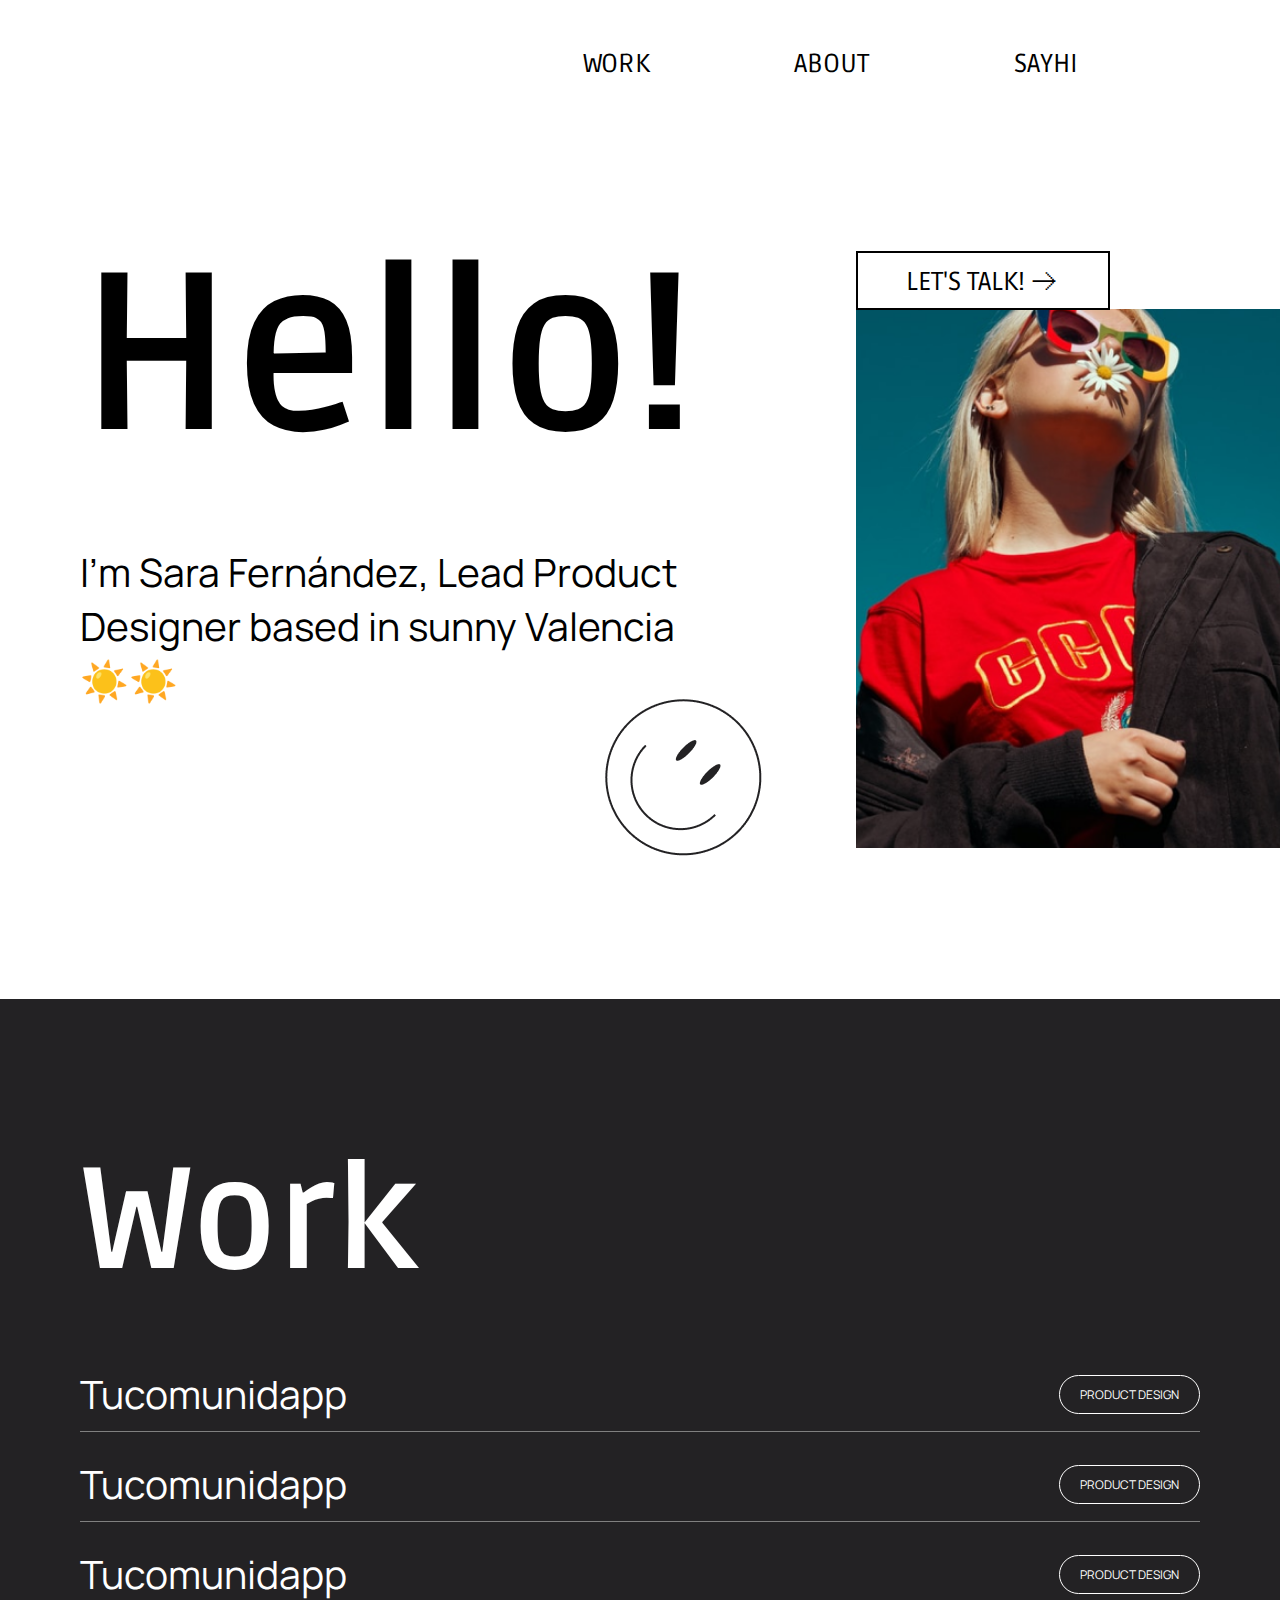
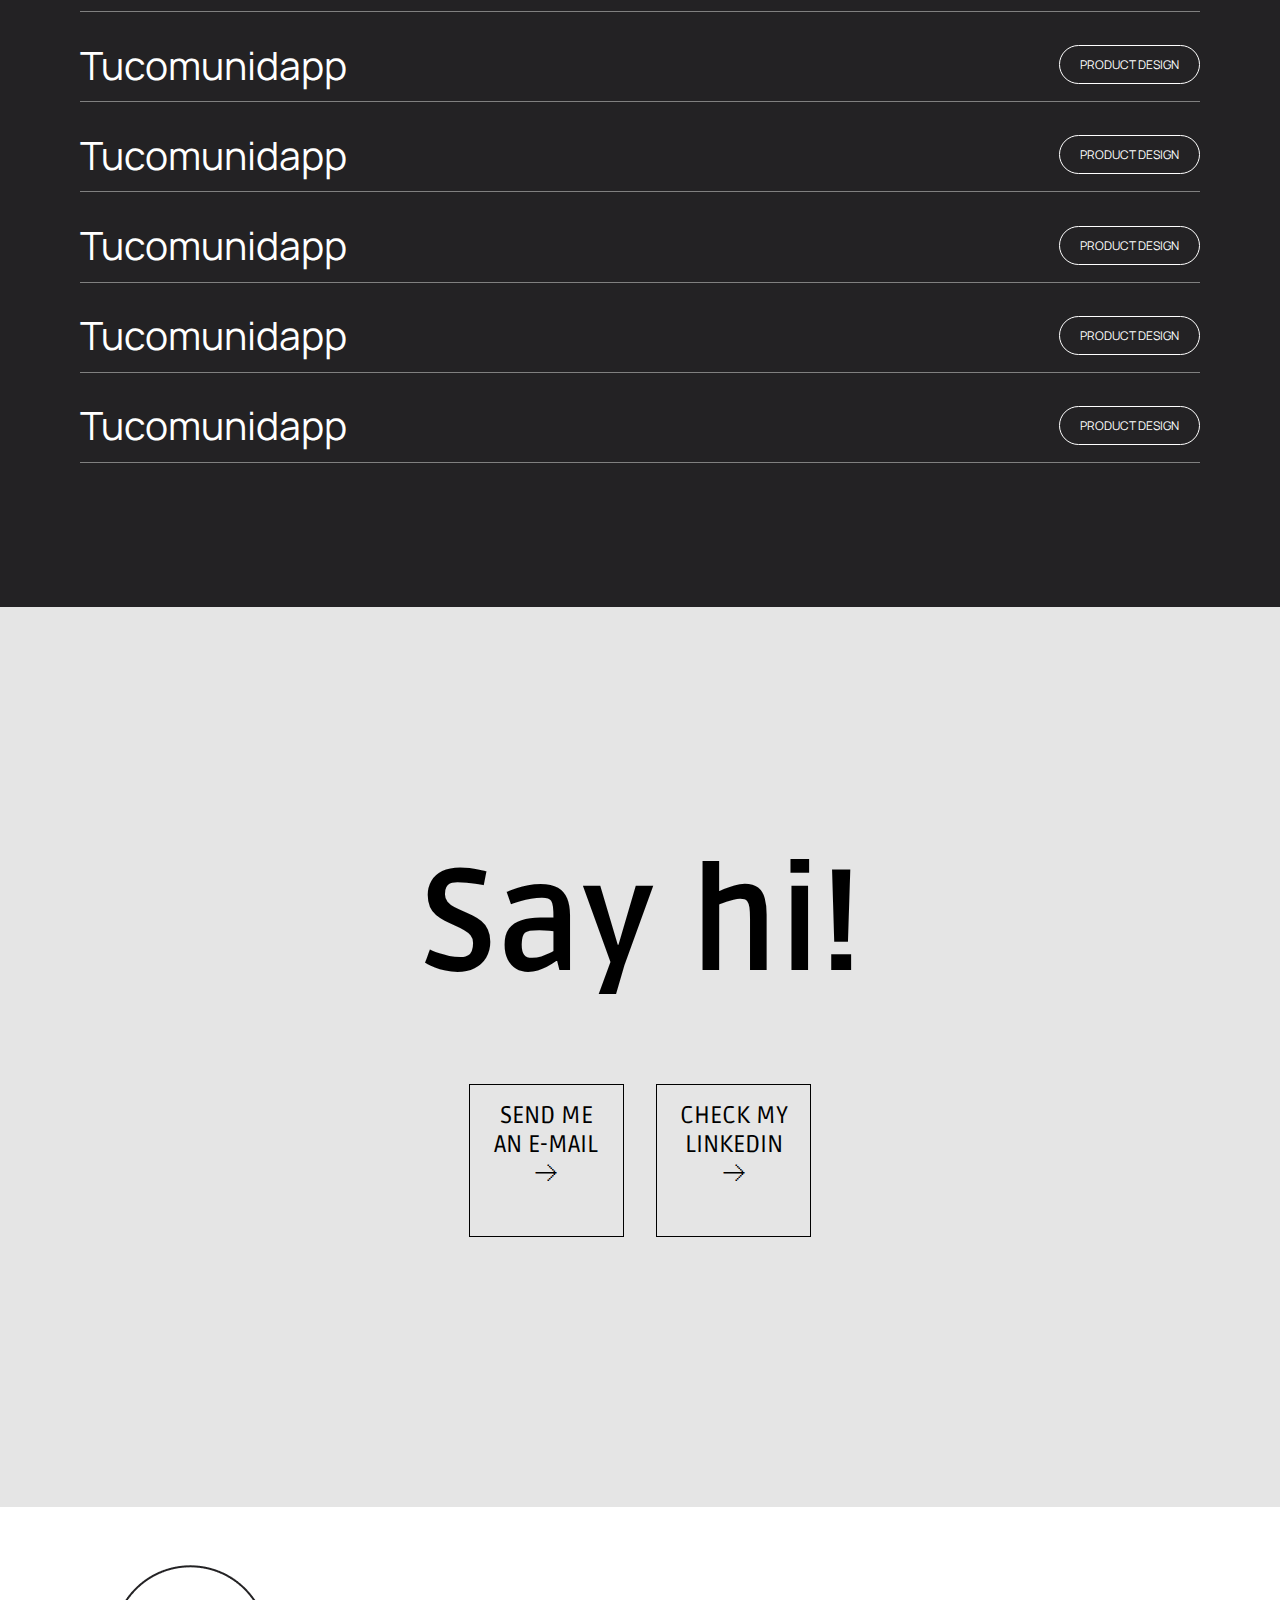
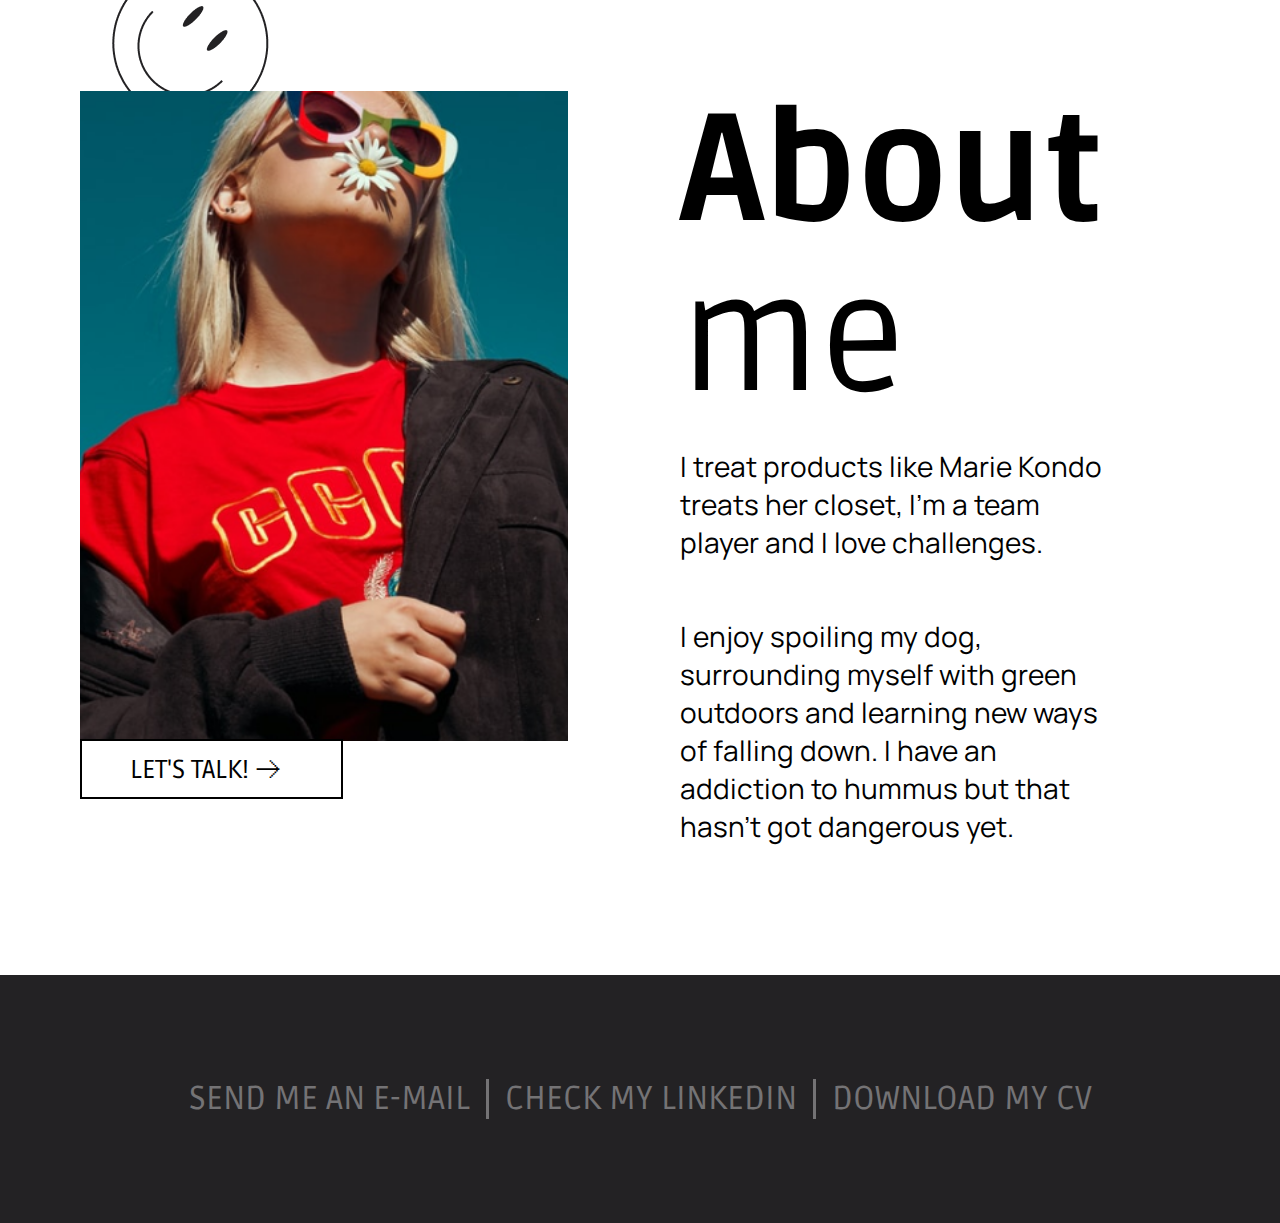
==== index.html @ c8f47efa "done" ====
<!DOCTYPE html>
<html lang="en">
  <head>
    <meta charset="UTF-8" />
    <meta http-equiv="X-UA-Compatible" content="IE=edge" />
    <meta name="viewport" content="width=device-width, initial-scale=1.0" />
    <title>Document</title>
    <link rel="stylesheet" href="./styles.css" />
    <!-- RUDA -->
    <link rel="preconnect" href="https://fonts.googleapis.com" />
    <link rel="preconnect" href="https://fonts.gstatic.com" crossorigin />
    <link
      href="https://fonts.googleapis.com/css2?family=Bakbak+One&family=Fruktur&family=Montserrat:wght@300;400&family=Poppins:ital,wght@0,200;0,300;0,400;1,300&family=Roboto:wght@300&family=Ruda:wght@700&family=VT323&display=swap"
      rel="stylesheet"
    />
    <link rel="preconnect" href="https://fonts.googleapis.com" />
    <link rel="preconnect" href="https://fonts.gstatic.com" crossorigin />
    <link rel="preconnect" href="https://fonts.googleapis.com" />
    <link rel="preconnect" href="https://fonts.gstatic.com" crossorigin />
    <link
      href="https://fonts.googleapis.com/css2?family=Bakbak+One&family=Fruktur&family=Manrope&family=Montserrat:wght@300;400&family=Poppins:ital,wght@0,200;0,300;0,400;1,300&family=Roboto:wght@300&family=Ruda:wght@400;800&family=VT323&display=swap"
      rel="stylesheet"
    />
  </head>
  <body>
    <nav>
      <ul>
        <li><a href="" class="nav-link">WORK</a></li>
        <li><a href="" class="nav-link">ABOUT</a></li>
        <li><a href="./pages/sayHi.html" class="nav-link">SAYHI</a></li>
      </ul>
    </nav>
    <header>
      <div class="content-main">
        <h2 class="title">Hello!</h2>
        <h3 class="subtitle">I’m Sara Fernández, Lead Product Designer based in sunny Valencia ☀️☀️</h3>
        <a href="./pages/sayHi.html" class="letsTalk-link toggleTalk">LET'S TALK! 🡢 </a>

        <img src="./images/Group 1.png" alt="" class="emoji-smile" />
      </div>

      <div class="photo-main">
        <a href="./pages/sayHi.html" class="letsTalk-link">LET'S TALK! 🡢 </a>
        <img src="./images/image-main.png" alt="" />
      </div>
    </header>
    <div class="work">
      <h2>Work</h2>
      <ul>
        <li>
          <a href="./pages/productV1.html" class="work-project tucomunidapp">Tucomunidapp</a
          ><a href="" class="work-type">PRODUCT DESIGN</a>
        </li>
        <li><a href="" class="work-project fine-and-rare">Tucomunidapp</a><a href="" class="work-type">PRODUCT DESIGN</a></li>
        <li><a href="" class="work-project bizum">Tucomunidapp</a><a href="" class="work-type">PRODUCT DESIGN</a></li>
        <li><a href="" class="work-project quiero-hotel">Tucomunidapp</a><a href="" class="work-type">PRODUCT DESIGN</a></li>
        <li><a href="" class="work-project ciento-cinco">Tucomunidapp</a><a href="" class="work-type">PRODUCT DESIGN</a></li>
        <li><a href="" class="work-project">Tucomunidapp</a><a href="" class="work-type">PRODUCT DESIGN</a></li>
        <li><a href="" class="work-project">Tucomunidapp</a><a href="" class="work-type">PRODUCT DESIGN</a></li>
        <li><a href="" class="work-project">Tucomunidapp</a><a href="" class="work-type">PRODUCT DESIGN</a></li>
      </ul>
    </div>
    <div class="sayHi">
      <div class="hi-content">
        <h2>Say hi!</h2>
        <div class="links-sayHi">
          <div class="link-hi">
            <a href="mailto:elcorreoquequieres@correo.com" class="sayhi-link">SEND ME AN E-MAIL <span>🡢</span> </a>
          </div>
          <div class="link-hi">
            <a href="https://www.linkedin.com/in/sarafernandezblasco/" class="sayhi-link">CHECK MY LINKEDIN <span>🡢</span></a>
          </div>
        </div>
      </div>
    </div>
    <div class="about">
      <div class="photo-about">
        <img src="./images/Group 1.png" alt="" class="emoji-smile" />
        <img src="./images/image-main.png" class="about-img" alt="" />
        <a href="./pages/sayHi.html" class="letsTalk-link">LET'S TALK! 🡢 </a>
      </div>
      <div class="about-content">
        <strong>About</strong> <br />
        <span>me</span>

        <div class="paragraphs">
          <p>I treat products like Marie Kondo treats her closet, I’m a team player and I love challenges.</p>
          <p>
            I enjoy spoiling my dog, surrounding myself with green outdoors and learning new ways of falling down. I have an
            addiction to hummus but that hasn’t got dangerous yet.
          </p>
        </div>
        <a href="./pages/sayHi.html" class="letsTalk-link toggleTalk">LET'S TALK! 🡢 </a>
      </div>
    </div>
    <footer>
      <div class="footer-content">
        <ul>
          <li><a href="#">SEND ME AN E-MAIL</a></li>
          <li class="list-border"><a href="#">CHECK MY LINKEDIN</a></li>
          <li><a href="#">DOWNLOAD MY CV</a></li>
        </ul>
      </div>
    </footer>
  </body>
</html>
---- styles.css ----
html {
  min-width: fit-content;
}
body {
  min-width: fit-content;
  overflow-x: hidden;
  margin: 0;
}
nav {
  width: 100%;
  display: flex;
  justify-content: flex-end;
  margin-bottom: 1rem;
  padding: 2rem 0;
}
nav ul {
  width: 50%;
  display: flex;
  justify-content: space-around;
  align-items: center;
  list-style: none;
  margin-right: 8rem;
}
.nav-link {
  text-decoration: none;
  color: black;
  font-size: 26px;

  font-family: Ruda;
  padding: 0.6rem 3rem;
  position: relative;
  padding-right: 3.2rem;
  padding-top: 0.8rem;
  line-height: 33px;
}
.nav-link:after {
  content: "🡢";
  position: absolute;
  top: 23%;
  max-width: 0%;
  transition: transform 200ms ease-in;
  opacity: 0;
  transform: translate(-10px, 0);
}
.nav-link:hover:after {
  opacity: 1;
  transform: translate(8px, 0);
  z-index: -1;
}
.nav-link {
  border-width: 2px;
  border-style: solid;
  border-color: transparent;
  transition: border-color 600ms linear;
  z-index: 1;
}
.nav-link:hover {
  border-color: black;
}
header {
  width: 100%;
  height: 70vh;
  display: flex;
  align-items: center;
  margin-bottom: 14rem;
}

header .content-main {
  display: flex;
  flex-direction: column;
  align-items: flex-start;
  margin-top: 47px;
  margin-left: 80px;
  padding-left: 0;
  position: relative;
}

header .title {
  font-family: Ruda;
  font-size: 14rem;
  margin: 0;
  margin-bottom: 50px;
}
header .subtitle {
  margin-top: 0;
  font-size: 39px;
  font-family: "Manrope";
  font-weight: 400;
  max-width: 628px;
}
.toggleTalk {
  display: none;
}
.emoji-smile {
  position: absolute;
  top: 85%;
  left: 80%;
  -webkit-animation: rotating 3s linear infinite;
  -moz-animation: rotating 3s linear infinite;
  -ms-animation: rotating 3s linear infinite;
  -o-animation: rotating 3s linear infinite;
  animation: rotating 3s linear infinite;
}
@keyframes rotating {
  from {
    -ms-transform: rotate(0deg);
    -moz-transform: rotate(0deg);
    -webkit-transform: rotate(0deg);
    -o-transform: rotate(0deg);
    transform: rotate(0deg);
  }
  to {
    -ms-transform: rotate(360deg);
    -moz-transform: rotate(360deg);
    -webkit-transform: rotate(360deg);
    -o-transform: rotate(360deg);
    transform: rotate(360deg);
  }
}
header .photo-main {
  width: 50%;
  padding-left: 10rem;
  padding-right: 0;
  margin-right: 0;
  margin-top: 198px;
}
.photo-main img {
  height: 539px;
  width: 100%;
  margin-top: 10px;
  object-fit: cover;
  object-position: top;
}
.letsTalk-link {
  text-decoration: none;
  color: black;
  font-size: 26px;
  font-family: Ruda;
  padding: 0.6rem 3rem;
  position: relative;
  padding-right: 3.2rem;
  padding-top: 0.8rem;
  line-height: 33px;
  border-width: 2px;
  border-style: solid;
  border-color: black;
  transition: all 1s ease;
  z-index: 99;
}
.link-hi a {
  transition: all 1s ease;
}
.sayhi-link:hover {
  color: white;
}
.sayhi-link:after {
  content: "";
  background-color: black;
  position: absolute;
  width: 0;
  height: 100%;
  top: 0;
  left: 0;
  transition: width 1s ease;
  z-index: -1;
}
.sayhi-link:hover:after {
  width: 100%;
}

.letsTalk-link:hover {
  color: white;
}
.letsTalk-link:before {
  content: "";
  background-color: black;
  position: absolute;
  width: 0;
  height: 100%;
  top: 0;
  left: 0;
  transition: width 1s ease;
  z-index: -1;
}
.letsTalk-link:hover::before {
  width: 100%;
}
/* WORK */

.work {
  width: 100%;
  background-color: #232224;
  padding: 1rem 0;
  margin-top: 12rem;
  padding-bottom: 8rem;
}
.work h2 {
  font-family: Ruda;
  font-size: 9rem;
  padding: 0 5rem;
  margin-bottom: 3rem;
  color: white;
}
.work ul {
  list-style-type: none;
  padding-inline-start: 0;
  padding: 0 5rem;
}
.work ul li {
  display: flex;
  justify-content: space-between;
  align-items: center;
  margin: 1rem 0;
  border-bottom: 1px solid grey;
  padding: 0.6rem 0;
}
.work a {
  color: white;
  text-decoration: none;
  font-family: Manrope;
}
.work .work-project {
  font-size: 39px;
}
.work .work-type {
  font-size: 12px;
  border: 1px solid;
  border-radius: 40px;
  padding: 10px 20px;
}

/* SAY HI */

.sayHi {
  height: 100vh;
  display: flex;
  background-color: #e5e5e5;
  justify-content: center;
  align-items: center;
  flex-direction: column;
}
.hi-content {
  text-align: center;
  margin-top: -10rem;
}
.sayHi h2 {
  font-family: Ruda;
  font-size: 9rem;
  padding: 0 5rem;
  margin-bottom: 4.5rem;
  color: black;
}
.sayHi .links a {
  margin: 0 12px;
}
.links-sayHi {
  display: flex;
  justify-content: center;
  align-items: center;
}
.link-hi {
  padding: 1rem;
  padding-bottom: 3rem;
  border: 1px solid;
  border-color: black;
  width: 20%;
  margin: 0 1rem;
  position: relative;
  transition: all 1s ease;
  z-index: 99;
}
/* .link-hi:after {
  content: "🡢";
  position: absolute;
  top: 60%;
  left: 45%;
  transform: scale(1.5);
} */
.sayHi a {
  font-family: Ruda;
  font-size: 1.5rem;
  text-decoration: none;
  color: black;
}

/* ABOUT */

.about {
  height: 100vh;
  display: flex;
  justify-content: center;
  align-items: center;
  padding-top: 3rem;
}
.about div {
  width: 50%;
  display: flex;

  flex-direction: column;
}
.about .photo-about {
  margin-left: 80px;
  position: relative;
}
.about .about-img {
  height: 650px;
  width: 100%;
  /* object-position: top; */
  margin-top: 5rem;
  object-fit: cover;
}
.about .about-content h2 {
  line-height: 1;
  font-family: Ruda;
  font-weight: 600;
  font-size: 152px;
  margin: 0;
}
.about strong {
  font-weight: 800;
  line-height: 1;
  font-family: Ruda;
  font-size: 152px;
  margin: 0;
}
.about .about-content span {
  line-height: 1;
  font-family: Ruda;
  font-weight: 400;
  font-size: 152px;
  margin: 0;
}
.about-content {
  height: 616px;
  padding: 7rem;
}
.paragraphs {
  font-family: Manrope;
  font-size: 28px;
  width: 90% !important;
}
.photo-about .letsTalk-link {
  width: 160px !important;
  font-size: 26px;
  margin-top: -2px;
}

.photo-about .emoji-smile {
  position: absolute;
  top: 0;
  left: 0;
  z-index: -1;
  top: -10%;
}
footer {
  width: 100%;
  height: 248px;
  display: flex;
  justify-content: space-evenly;
  align-items: center;
  color: #747375;
  background-color: #232224;
  margin-top: 120px;
}
footer .footer-content ul {
  list-style: none;
  display: flex;
  justify-content: space-around;
  width: 100%;
  margin: 0 auto;
  font-family: Ruda;
  font-size: 33px;
  text-align: center;
  padding-inline-start: 0;
}

footer ul a {
  padding: 0 1rem;
  color: #747375;
  text-decoration: none;
  text-align: center;
}

footer .list-border {
  border-right: 3px solid #747375;
  border-left: 3px solid #747375;
}

/* WORK HOVER EFFECTS */
/* 1 */
.tucomunidapp {
  position: relative;
}
.tucomunidapp:after {
  content: url("./images/image-main.png");
  width: 300px;
  height: 500px;
  z-index: 99;
  position: absolute;
  top: -230px;
  left: 220%;
  display: none;
  overflow: hidden;
}
.tucomunidapp:hover:after {
  display: block;
}
/* 2 */
.fine-and-rare {
  position: relative;
}
.fine-and-rare:after {
  content: url("./images/image-main.png");
  width: 300px;
  height: 500px;
  z-index: 99;
  position: absolute;
  top: -230px;
  left: 220%;
  display: none;
  overflow: hidden;
}
.fine-and-rare:hover:after {
  display: block;
}
/* 3 */
.bizum {
  position: relative;
}
.bizum:after {
  content: url("./images/image-main.png");
  width: 300px;
  height: 500px;
  z-index: 99;
  position: absolute;
  top: -230px;
  left: 220%;
  display: none;
  overflow: hidden;
}
.bizum:hover:after {
  display: block;
}
/* 4*/
.quiero-hotel {
  position: relative;
}
.quiero-hotel:after {
  content: url("./images/image-main.png");
  width: 300px;
  height: 500px;
  z-index: 99;
  position: absolute;
  top: -230px;
  left: 220%;
  display: none;
  overflow: hidden;
}
.quiero-hotel:hover:after {
  display: block;
}
/* 5 */
.ciento-cinco {
  position: relative;
}
.ciento-cinco:after {
  content: url("./images/image-main.png");
  width: 300px;
  height: 500px;
  z-index: 99;
  position: absolute;
  top: -230px;
  left: 220%;
  display: none;
  overflow: hidden;
}
.ciento-cinco:hover:after {
  display: block;
}

/* MEDIA QUERYS */
@media (max-width: 1250px) {
  body {
    overflow-x: hidden;
  }

  .photo-main {
    display: none;
  }
  .content-main {
    width: 100%;
  }
  .emoji-smile {
    left: 60%;
  }
  .content-main {
    margin-left: 40px !important;
  }
  .content-main .title {
    font-weight: 800;
    font-size: 16rem;
    margin-left: 0 !important;
  }
  nav ul {
    width: 100%;
    margin: 0 auto;
    font-size: 4rem;
    align-items: flex-start;
  }
  nav {
    background-image: url("./images/image-main.png");
    background-repeat: no-repeat;
    background-size: cover;
    height: 280px;
  }
  nav ul li a {
    color: white !important;
  }
  .work h2 {
    font-size: 12rem;
  }
  .work ul li .work-project {
    font-size: 40px !important;
    padding: 2rem 0;
  }
  .work ul li .work-type {
    font-size: 20px !important;
  }
  .links-sayHi {
    flex-direction: column;
  }
  .link-hi {
    margin: 1rem 0;
    width: 100%;
    padding-top: 3rem;
    border: 5px solid black;
  }
  .link-hi a {
    font-size: 48px !important ;
    font-weight: 600;
  }
  .about {
    display: block;
    height: auto;
  }
  .about .letsTalk-link {
    display: none;
  }
  .about .photo-about {
    width: 100%;
    margin-left: 0;
  }

  .about div {
    width: 100%;
  }
  .about-content {
    padding: 0 0 0 1rem;
  }
  .about-content {
    padding-top: 5rem;
    text-align: justify;
    font-weight: 500;
    font-size: 40px;
  }
  .about-content :nth-child(even) {
    margin-top: -20px;
  }
  .about-content br {
    display: none;
  }
  footer {
    height: 324px;
    padding: 5rem 0;
    margin-top: 160px;
  }
  .footer-content {
    height: 100%;
    display: flex;
    justify-content: center;
    align-items: space-around;
    padding: 2rem 0;
    width: 80%;
    margin: 0 auto;
  }
  footer .footer-content ul {
    flex-direction: column;
    width: 100%;
  }
  footer .footer-content ul li {
    padding: 1.5rem 0;
  }
  footer .footer-content ul .list-border {
    border-top: 1px solid grey;
    border-bottom: 1px solid grey;

    border-right: none;
    border-left: none;
  }
  .toggleTalk {
    display: block !important;
    width: fit-content;
  }
}
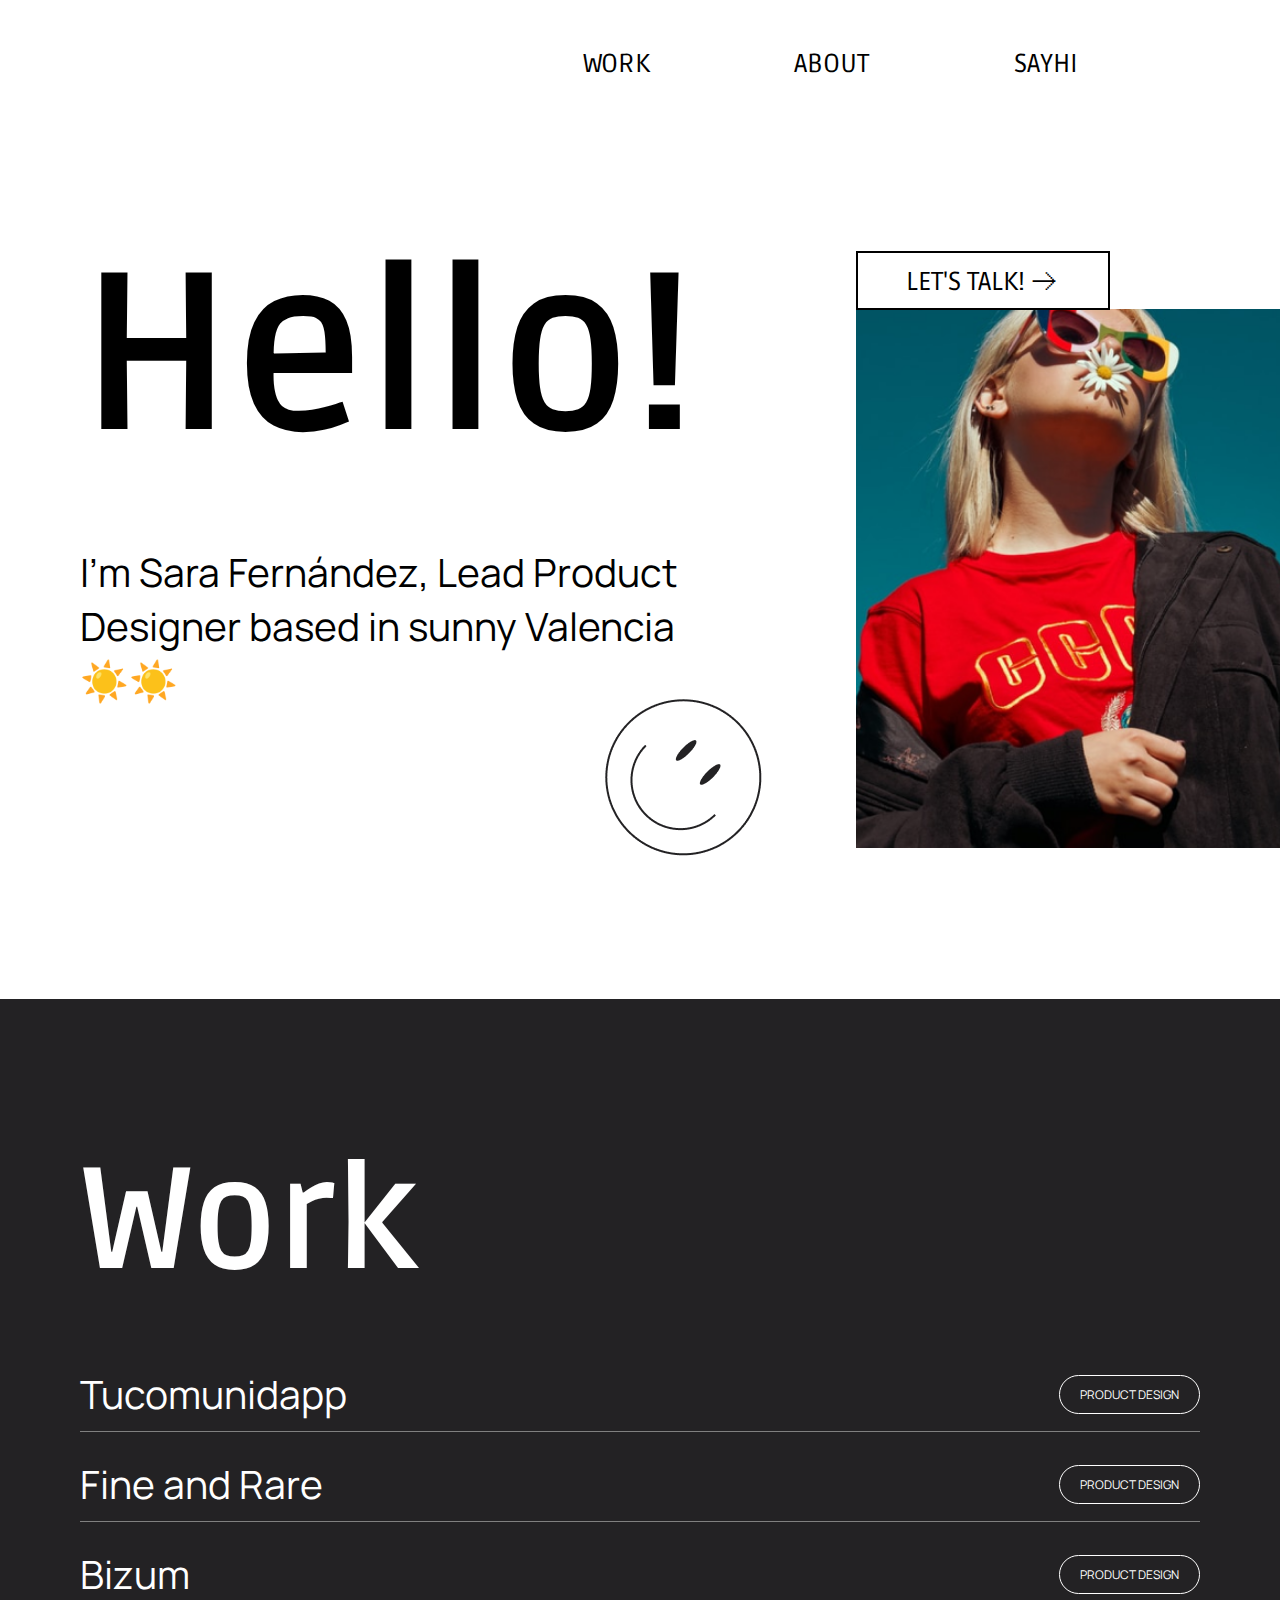
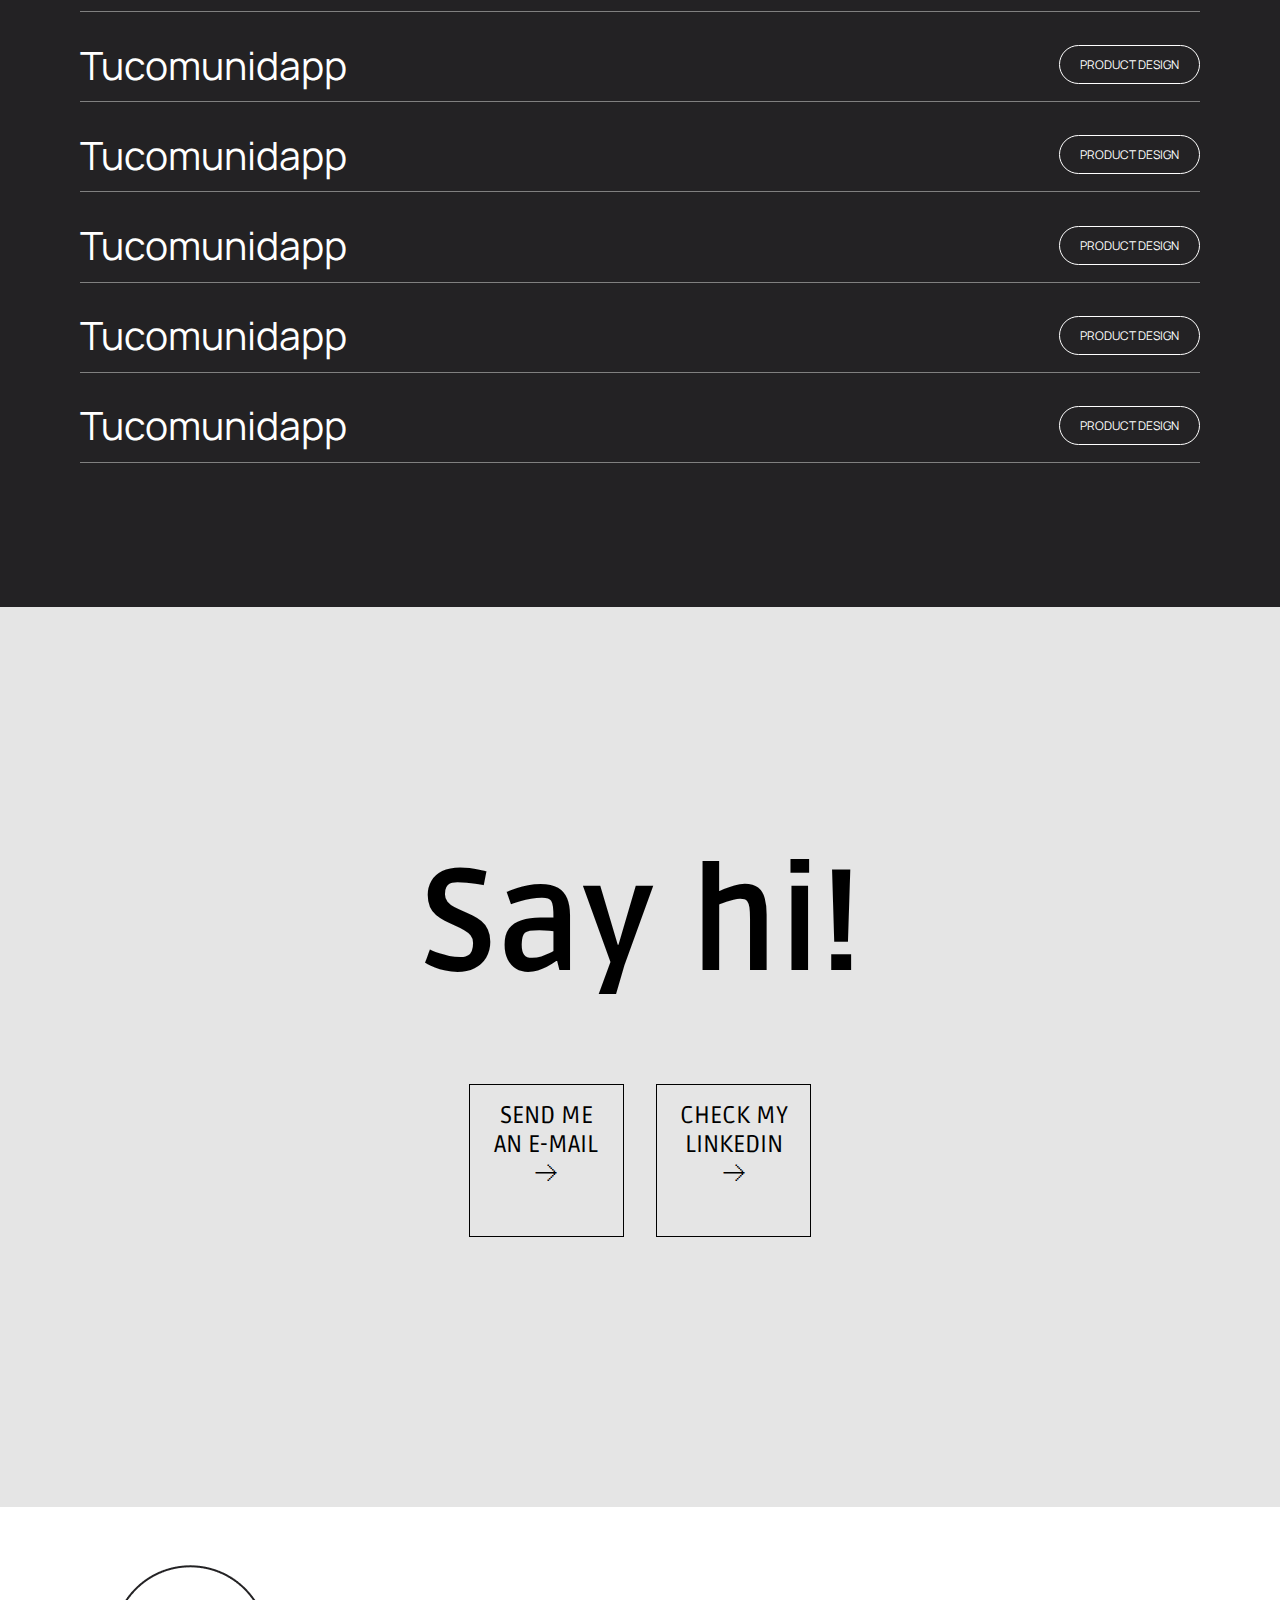
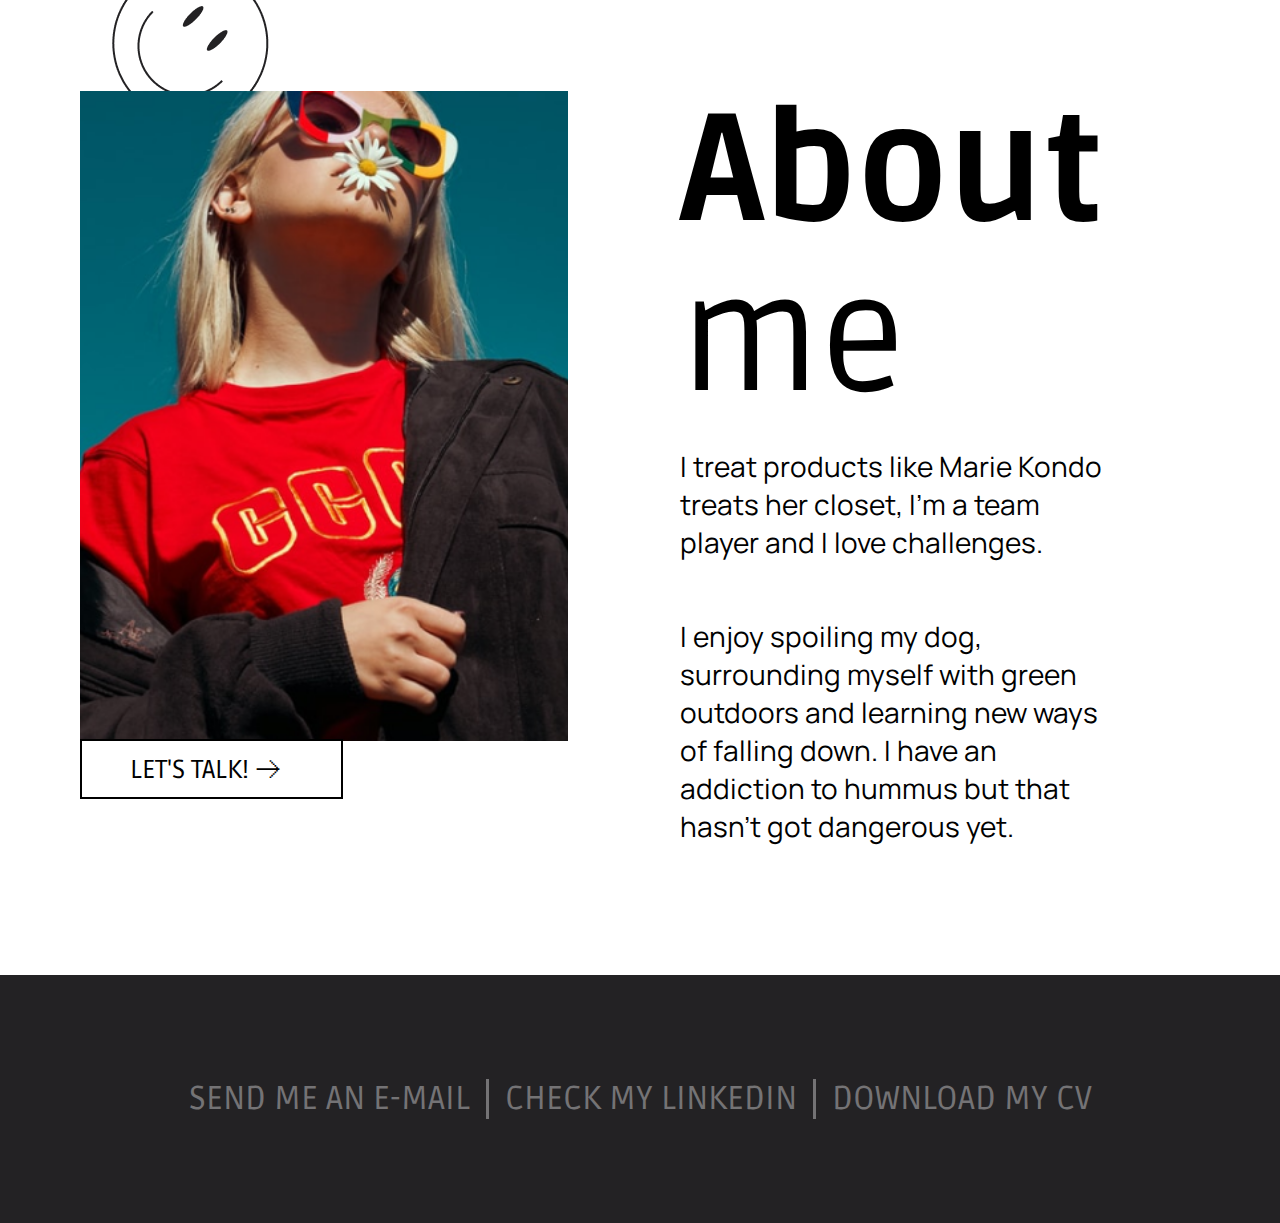
==== commit a3246f43: "Full" ====
--- a/index.html
+++ b/index.html
@@ -27,7 +27,7 @@
       <ul>
         <li><a href="" class="nav-link">WORK</a></li>
         <li><a href="" class="nav-link">ABOUT</a></li>
-        <li><a href="./pages/sayHi.html" class="nav-link">SAYHI</a></li>
+        <li><a href="./pages/sayHi.html" class="nav-link active">SAYHI</a></li>
       </ul>
     </nav>
     <header>
@@ -40,7 +40,7 @@
       </div>
 
       <div class="photo-main">
-        <a href="./pages/sayHi.html" class="letsTalk-link">LET'S TALK! 🡢 </a>
+        <a href="mailto:elcorreoquequieres@correo.com" class="letsTalk-link">LET'S TALK! 🡢 </a>
         <img src="./images/image-main.png" alt="" />
       </div>
     </header>
@@ -48,11 +48,14 @@
       <h2>Work</h2>
       <ul>
         <li>
-          <a href="./pages/productV1.html" class="work-project tucomunidapp">Tucomunidapp</a
+          <a href="./pages/tucomunidapp.html" class="work-project tucomunidapp">Tucomunidapp</a
           ><a href="" class="work-type">PRODUCT DESIGN</a>
         </li>
-        <li><a href="" class="work-project fine-and-rare">Tucomunidapp</a><a href="" class="work-type">PRODUCT DESIGN</a></li>
-        <li><a href="" class="work-project bizum">Tucomunidapp</a><a href="" class="work-type">PRODUCT DESIGN</a></li>
+        <li>
+          <a href="./pages/fineandrare.html" class="work-project fine-and-rare">Fine and Rare</a
+          ><a href="" class="work-type">PRODUCT DESIGN</a>
+        </li>
+        <li><a href="./pages/bizum.html" class="work-project bizum">Bizum</a><a href="" class="work-type">PRODUCT DESIGN</a></li>
         <li><a href="" class="work-project quiero-hotel">Tucomunidapp</a><a href="" class="work-type">PRODUCT DESIGN</a></li>
         <li><a href="" class="work-project ciento-cinco">Tucomunidapp</a><a href="" class="work-type">PRODUCT DESIGN</a></li>
         <li><a href="" class="work-project">Tucomunidapp</a><a href="" class="work-type">PRODUCT DESIGN</a></li>
@@ -75,9 +78,9 @@
     </div>
     <div class="about">
       <div class="photo-about">
-        <img src="./images/Group 1.png" alt="" class="emoji-smile" />
+        <img src="./images/Group 1.png" alt="" class="emoji-smile final-none" />
         <img src="./images/image-main.png" class="about-img" alt="" />
-        <a href="./pages/sayHi.html" class="letsTalk-link">LET'S TALK! 🡢 </a>
+        <a href="mailto:elcorreoquequieres@correo.com" class="letsTalk-link">LET'S TALK! 🡢 </a>
       </div>
       <div class="about-content">
         <strong>About</strong> <br />
@@ -90,7 +93,8 @@
             addiction to hummus but that hasn’t got dangerous yet.
           </p>
         </div>
-        <a href="./pages/sayHi.html" class="letsTalk-link toggleTalk">LET'S TALK! 🡢 </a>
+        <a href="mailto:elcorreoquequieres@correo.com" class="letsTalk-link toggleTalk">LET'S TALK! 🡢 </a>
+        <img src="./images/Group 1.png" alt="" class="emoji-smile final-page" />
       </div>
     </div>
     <footer>
--- a/styles.css
+++ b/styles.css
@@ -344,6 +344,9 @@
   font-size: 26px;
   margin-top: -2px;
 }
+.final-page {
+  display: none !important;
+}
 
 .photo-about .emoji-smile {
   position: absolute;
@@ -392,15 +395,14 @@
   position: relative;
 }
 .tucomunidapp:after {
-  content: url("./images/image-main.png");
+  content: url("./images/tucomunidapp/mobile.png");
   width: 300px;
   height: 500px;
   z-index: 99;
   position: absolute;
   top: -230px;
-  left: 220%;
+  left: 290%;
   display: none;
-  overflow: hidden;
 }
 .tucomunidapp:hover:after {
   display: block;
@@ -418,7 +420,6 @@
   top: -230px;
   left: 220%;
   display: none;
-  overflow: hidden;
 }
 .fine-and-rare:hover:after {
   display: block;
@@ -436,7 +437,6 @@
   top: -230px;
   left: 220%;
   display: none;
-  overflow: hidden;
 }
 .bizum:hover:after {
   display: block;
@@ -454,7 +454,6 @@
   top: -230px;
   left: 220%;
   display: none;
-  overflow: hidden;
 }
 .quiero-hotel:hover:after {
   display: block;
@@ -472,7 +471,6 @@
   top: -230px;
   left: 220%;
   display: none;
-  overflow: hidden;
 }
 .ciento-cinco:hover:after {
   display: block;
@@ -562,12 +560,19 @@
     text-align: justify;
     font-weight: 500;
     font-size: 40px;
+    position: relative;
   }
   .about-content :nth-child(even) {
     margin-top: -20px;
   }
   .about-content br {
     display: none;
+  }
+  .final-page {
+    display: block !important;
+  }
+  .final-none {
+    display: none !important;
   }
   footer {
     height: 324px;
@@ -601,4 +606,8 @@
     display: block !important;
     width: fit-content;
   }
-}
+
+  .work-project:after {
+    opacity: 0;
+  }
+}
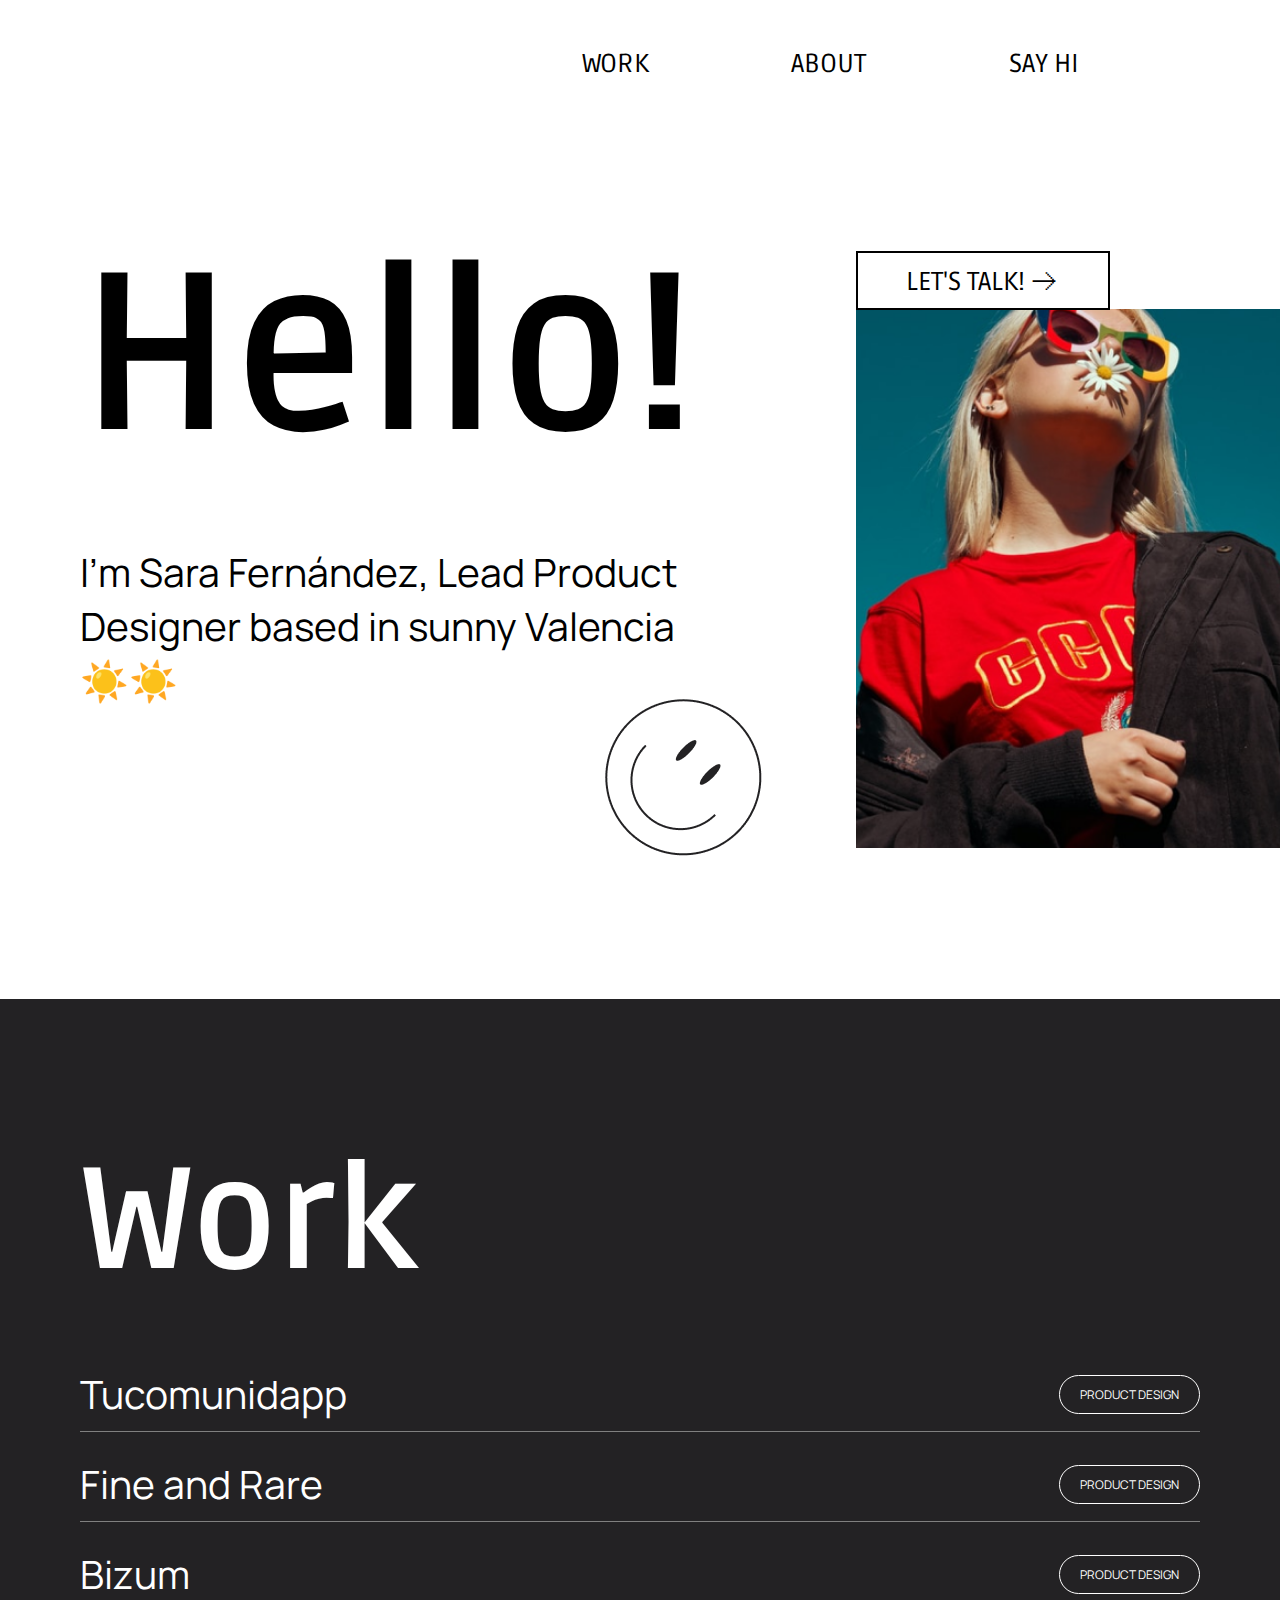
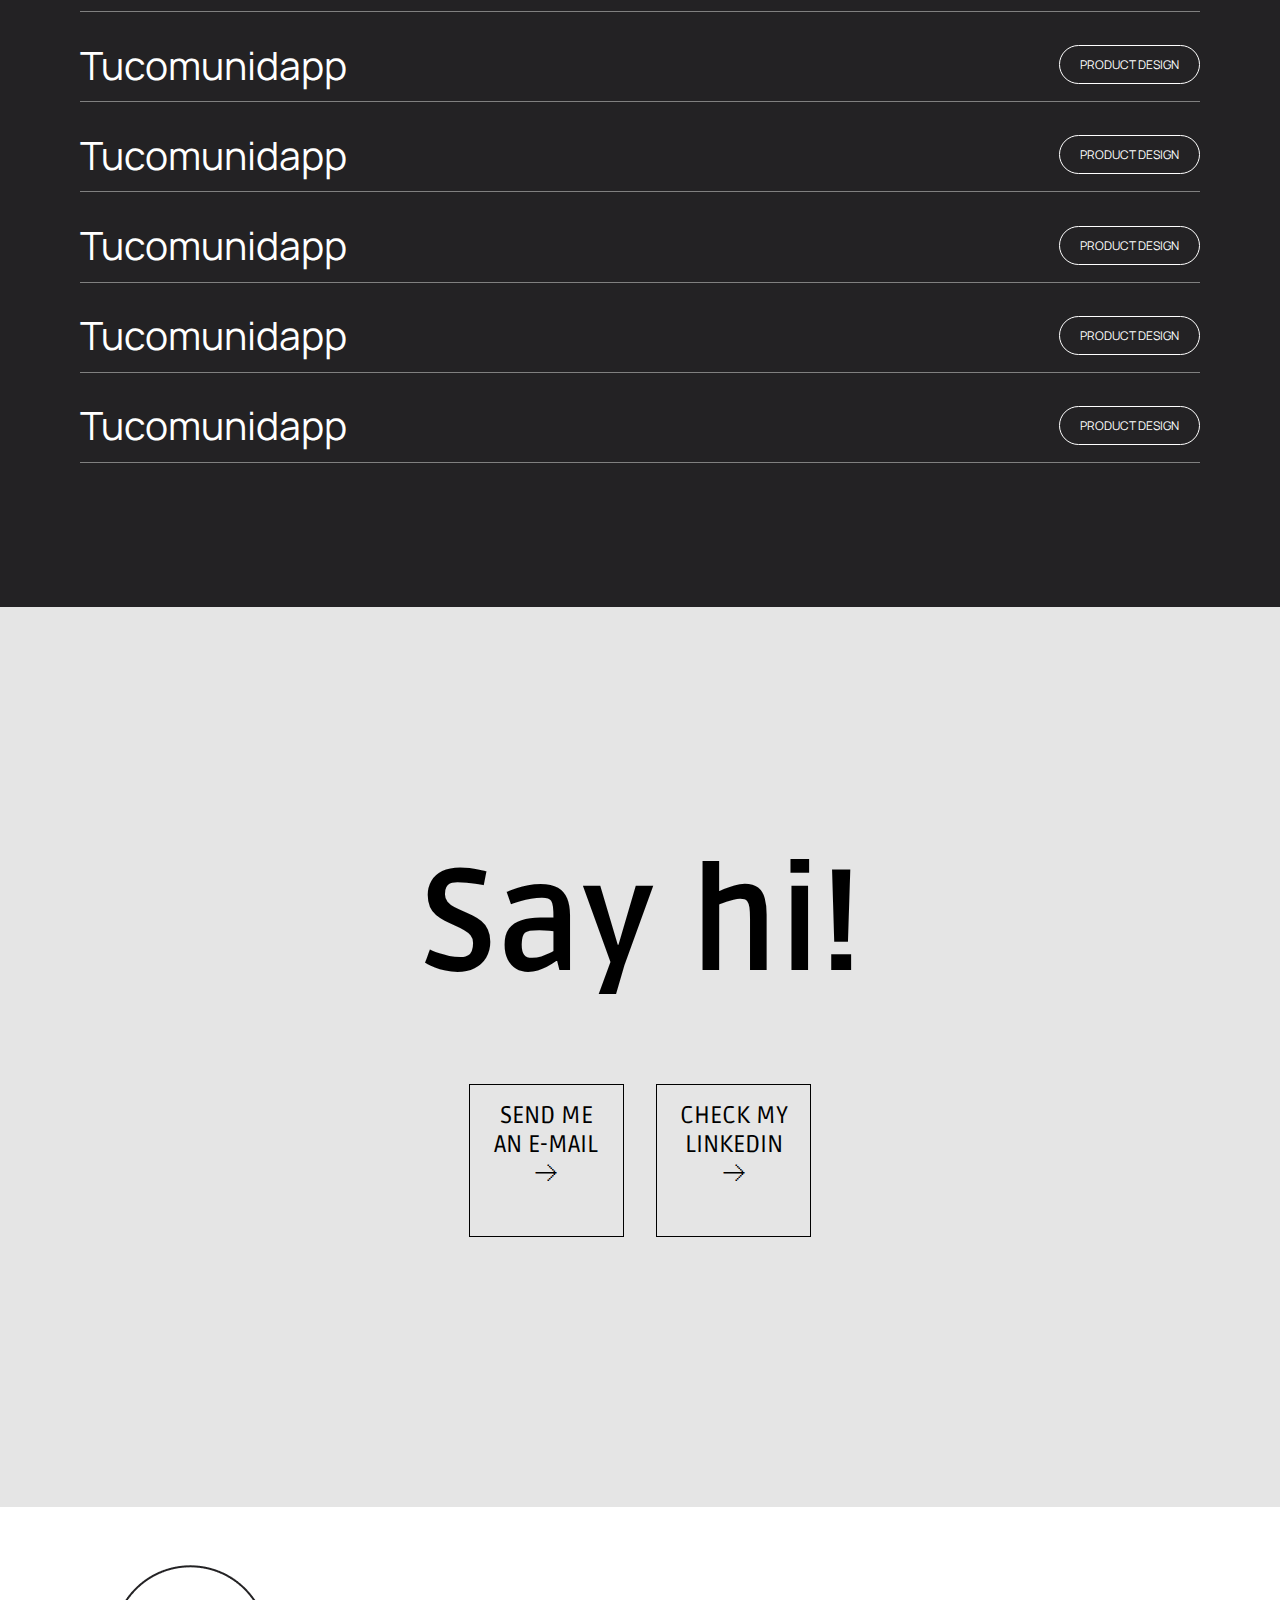
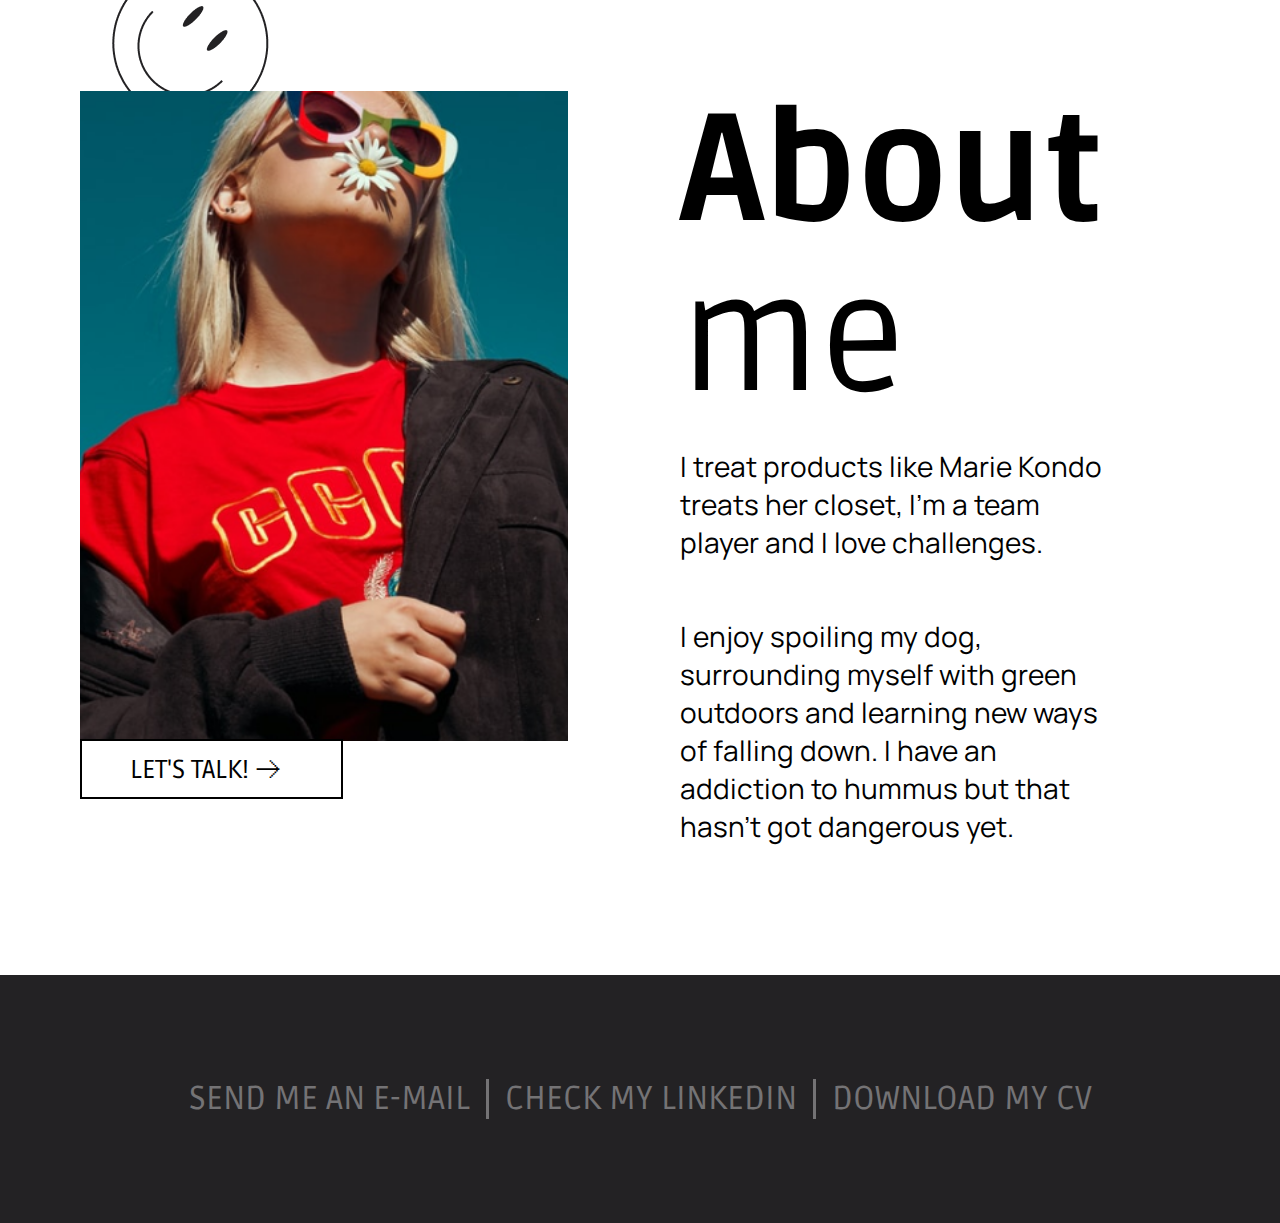
==== commit f6679830: "done" ====
--- a/index.html
+++ b/index.html
@@ -27,7 +27,7 @@
       <ul>
         <li><a href="" class="nav-link">WORK</a></li>
         <li><a href="" class="nav-link">ABOUT</a></li>
-        <li><a href="./pages/sayHi.html" class="nav-link active">SAYHI</a></li>
+        <li><a href="./pages/sayHi.html" class="nav-link active">SAY HI</a></li>
       </ul>
     </nav>
     <header>
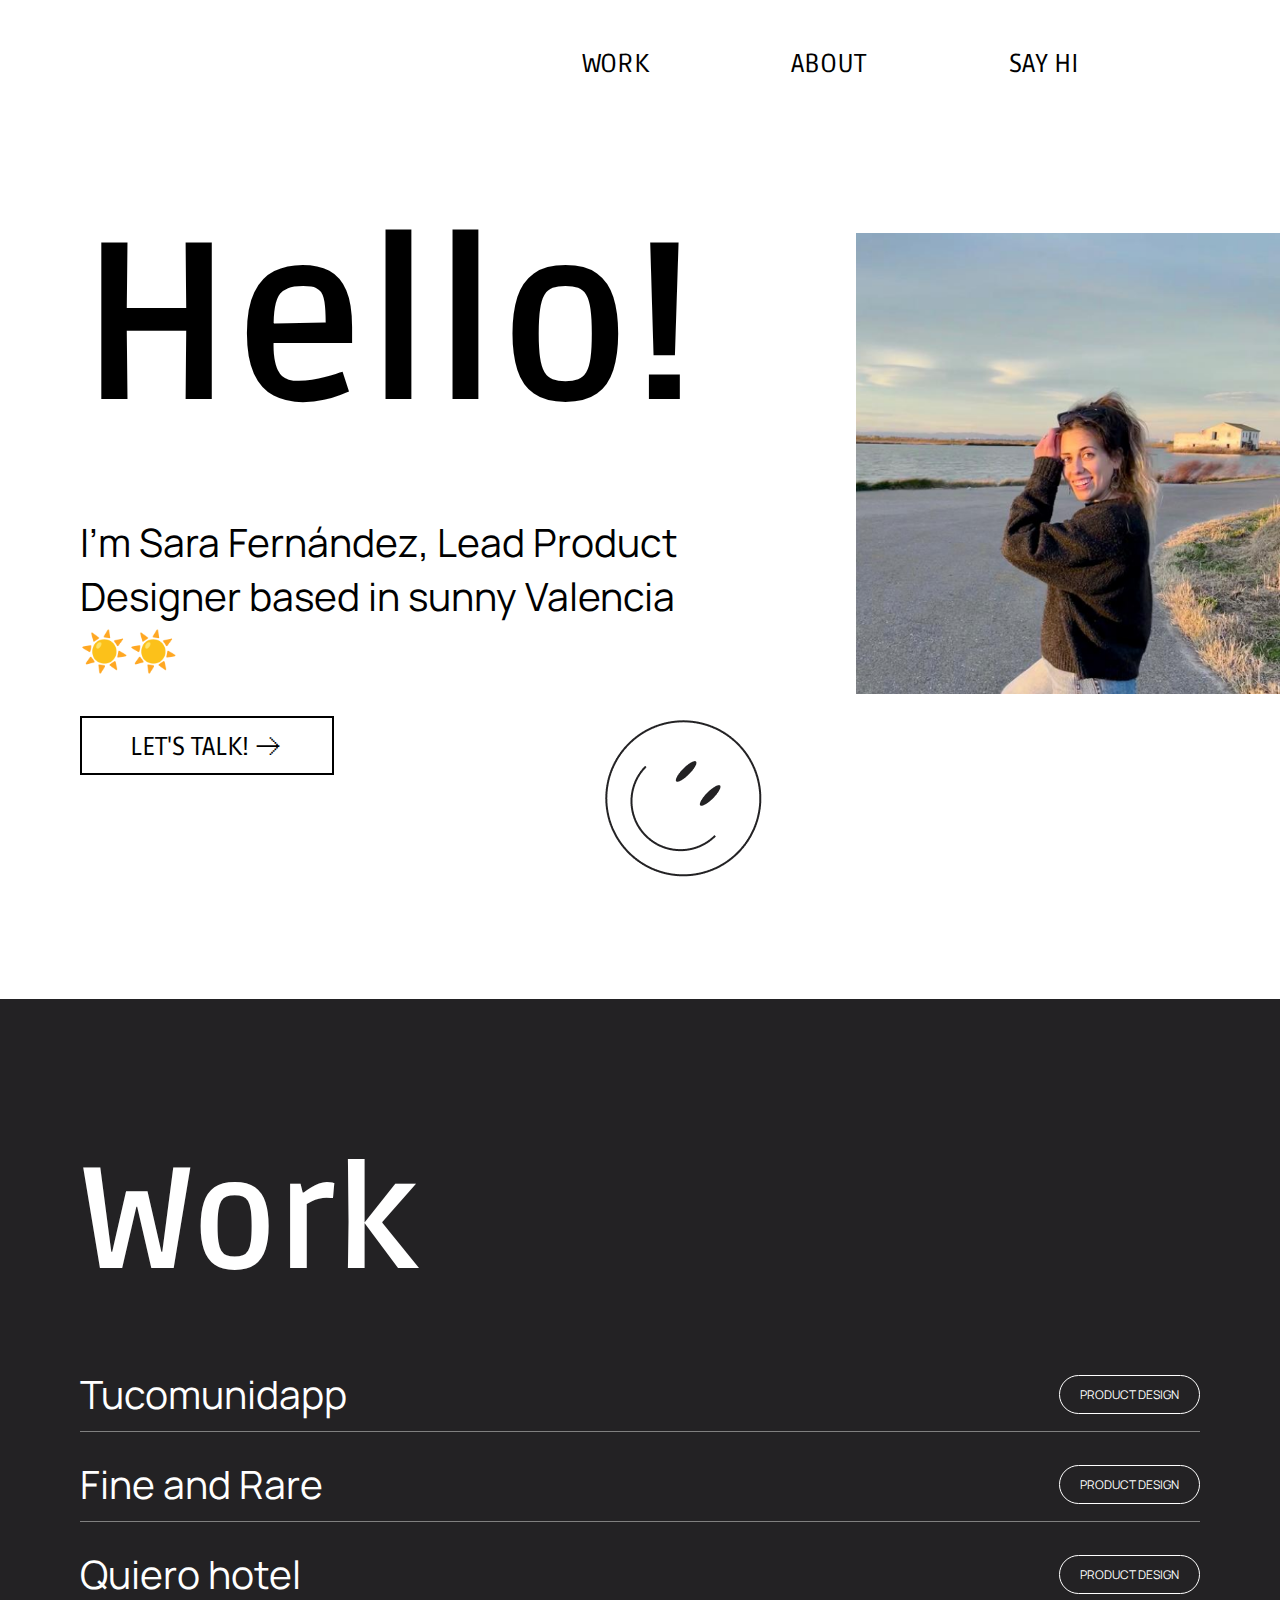
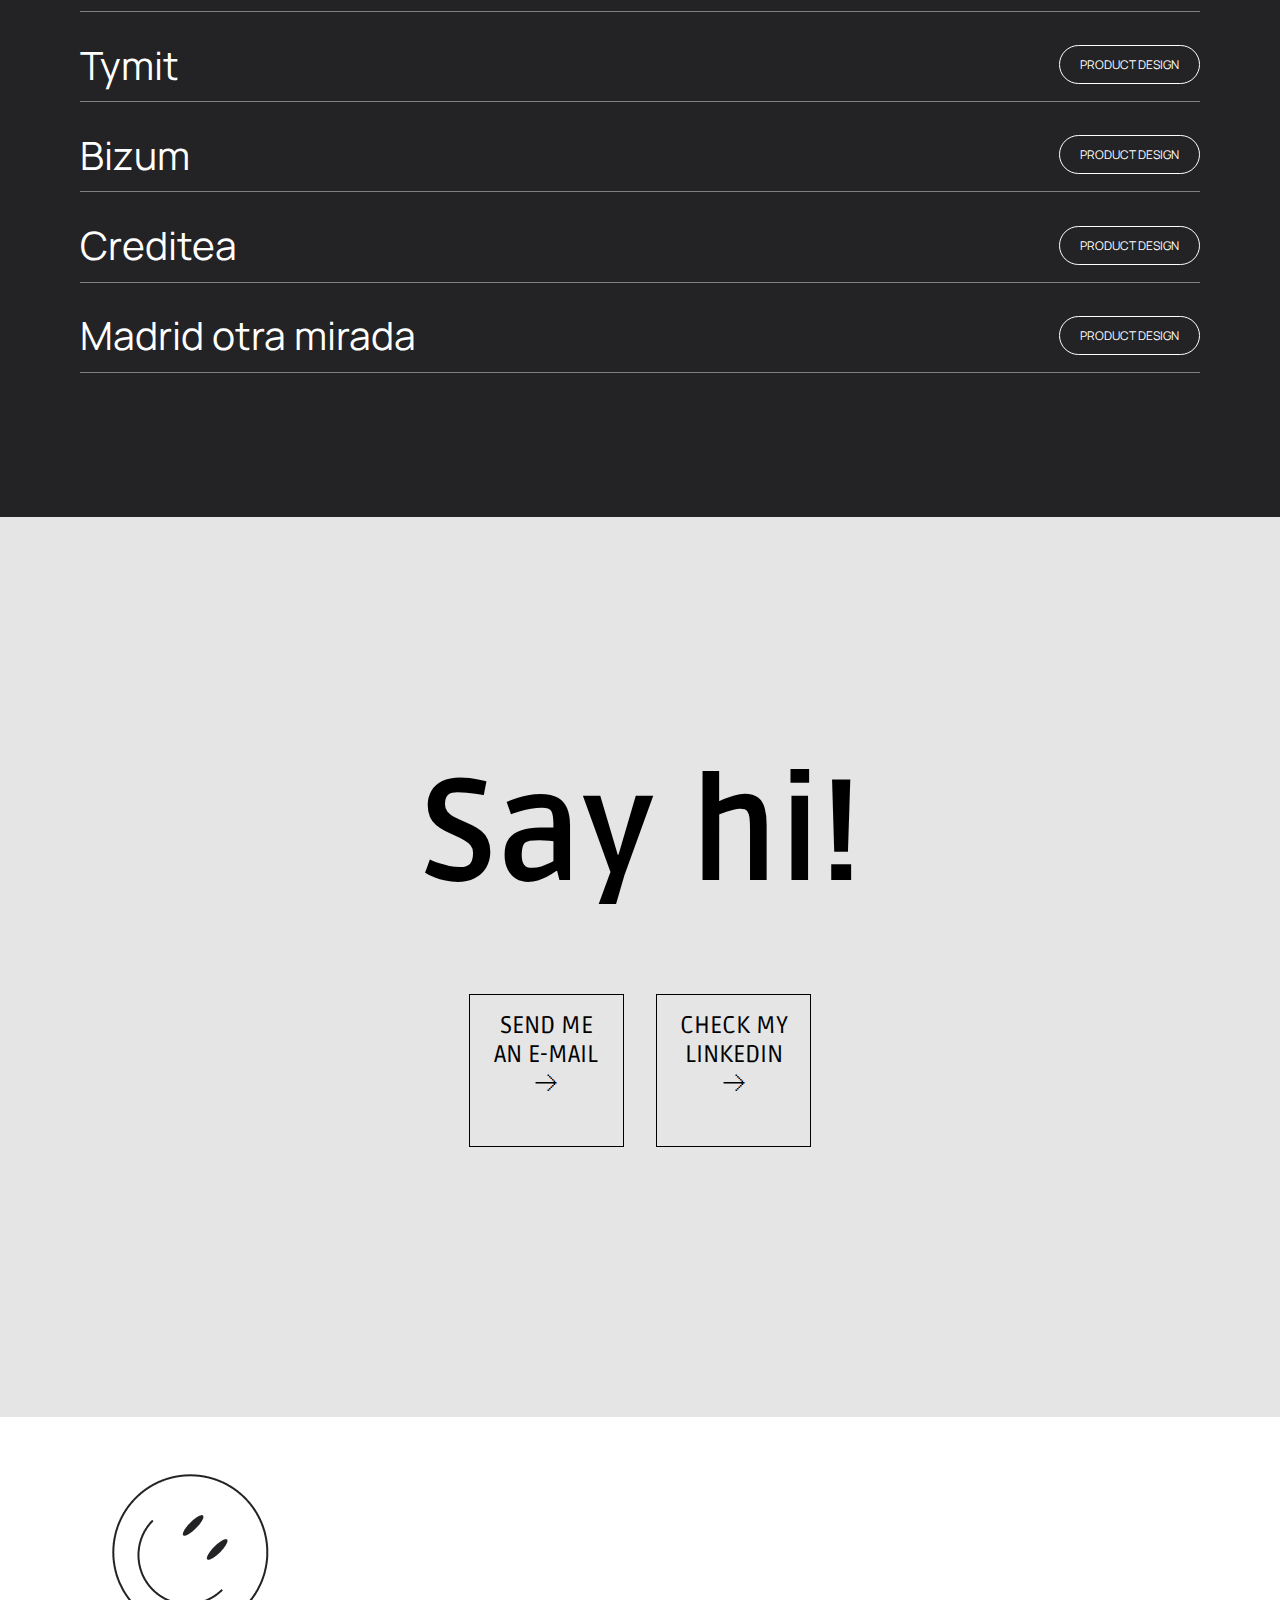
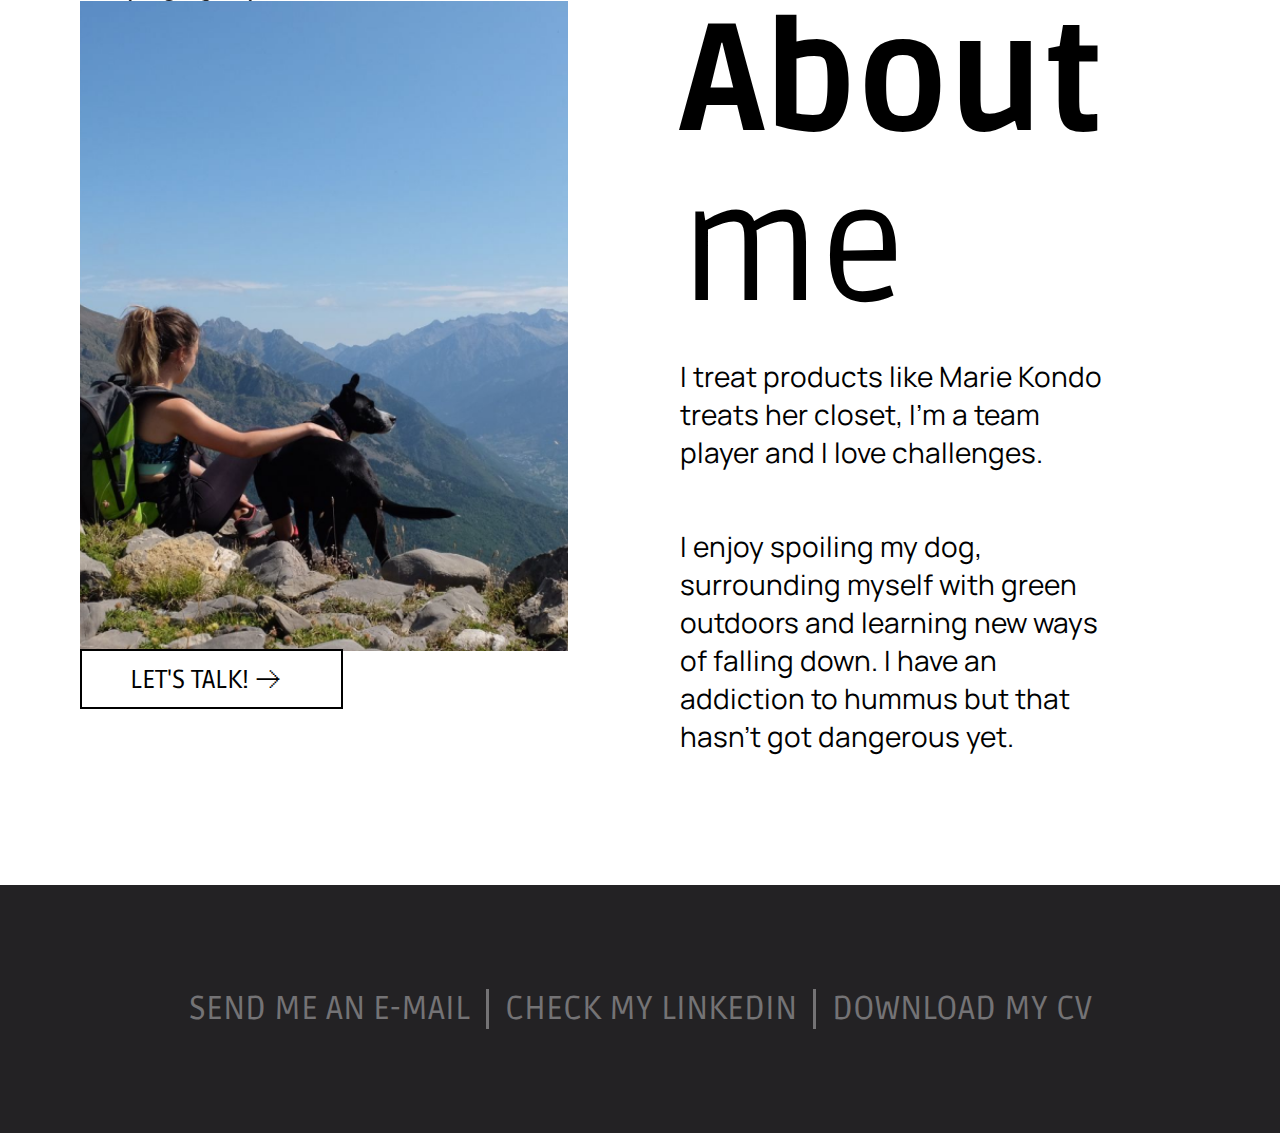
==== commit 2eb3b708: "done" ====
--- a/index.html
+++ b/index.html
@@ -25,45 +25,44 @@
   <body>
     <nav>
       <ul>
-        <li><a href="" class="nav-link">WORK</a></li>
-        <li><a href="" class="nav-link">ABOUT</a></li>
-        <li><a href="./pages/sayHi.html" class="nav-link active">SAY HI</a></li>
+        <li><a href="#work" class="nav-link">WORK</a></li>
+        <li><a href="#about" class="nav-link">ABOUT</a></li>
+        <li><a href="#sayhi" class="nav-link active">SAY HI</a></li>
       </ul>
     </nav>
     <header>
       <div class="content-main">
         <h2 class="title">Hello!</h2>
         <h3 class="subtitle">I’m Sara Fernández, Lead Product Designer based in sunny Valencia ☀️☀️</h3>
-        <a href="./pages/sayHi.html" class="letsTalk-link toggleTalk">LET'S TALK! 🡢 </a>
+        <a href="./pages/sayHi.html" class="letsTalk-link toggleTalk" style="display: block;">LET'S TALK! 🡢 </a>
 
         <img src="./images/Group 1.png" alt="" class="emoji-smile" />
       </div>
 
       <div class="photo-main">
-        <a href="mailto:elcorreoquequieres@correo.com" class="letsTalk-link">LET'S TALK! 🡢 </a>
-        <img src="./images/image-main.png" alt="" />
+        <img src="./images/img (1).png" alt="" style="object-fit: contain; height: 600px;"/>
       </div>
     </header>
-    <div class="work">
+    <div class="work" id="work">
       <h2>Work</h2>
       <ul>
         <li>
           <a href="./pages/tucomunidapp.html" class="work-project tucomunidapp">Tucomunidapp</a
-          ><a href="" class="work-type">PRODUCT DESIGN</a>
+          ><a class="work-type">PRODUCT DESIGN</a>
         </li>
         <li>
           <a href="./pages/fineandrare.html" class="work-project fine-and-rare">Fine and Rare</a
-          ><a href="" class="work-type">PRODUCT DESIGN</a>
+          ><a class="work-type">PRODUCT DESIGN</a>
         </li>
-        <li><a href="./pages/bizum.html" class="work-project bizum">Bizum</a><a href="" class="work-type">PRODUCT DESIGN</a></li>
-        <li><a href="" class="work-project quiero-hotel">Tucomunidapp</a><a href="" class="work-type">PRODUCT DESIGN</a></li>
-        <li><a href="" class="work-project ciento-cinco">Tucomunidapp</a><a href="" class="work-type">PRODUCT DESIGN</a></li>
-        <li><a href="" class="work-project">Tucomunidapp</a><a href="" class="work-type">PRODUCT DESIGN</a></li>
-        <li><a href="" class="work-project">Tucomunidapp</a><a href="" class="work-type">PRODUCT DESIGN</a></li>
-        <li><a href="" class="work-project">Tucomunidapp</a><a href="" class="work-type">PRODUCT DESIGN</a></li>
+        <li><a href="" class="work-project quiero-hotel">Quiero hotel</a><a  class="work-type">PRODUCT DESIGN</a></li>
+        <li><a href="" class="work-project ciento-cinco">Tymit</a><a  class="work-type">PRODUCT DESIGN</a></li>
+        <li><a href="./pages/bizum.html" class="work-project bizum">Bizum</a><a class="work-type">PRODUCT DESIGN</a></li>
+
+        <li><a href="" class="work-project">Creditea</a><a  class="work-type">PRODUCT DESIGN</a></li>
+        <li><a href="" class="work-project">Madrid otra mirada</a><a  class="work-type">PRODUCT DESIGN</a></li>
       </ul>
     </div>
-    <div class="sayHi">
+    <div class="sayHi" id="sayhi">
       <div class="hi-content">
         <h2>Say hi!</h2>
         <div class="links-sayHi">
@@ -76,10 +75,10 @@
         </div>
       </div>
     </div>
-    <div class="about">
+    <div class="about" id="about">
       <div class="photo-about">
         <img src="./images/Group 1.png" alt="" class="emoji-smile final-none" />
-        <img src="./images/image-main.png" class="about-img" alt="" />
+        <img src="./images/Group 5.png" class="about-img" alt="" />
         <a href="mailto:elcorreoquequieres@correo.com" class="letsTalk-link">LET'S TALK! 🡢 </a>
       </div>
       <div class="about-content">
--- a/styles.css
+++ b/styles.css
@@ -125,11 +125,12 @@
   margin-top: 198px;
 }
 .photo-main img {
-  height: 539px;
+  height: 680px;
   width: 100%;
   margin-top: 10px;
   object-fit: cover;
   object-position: top;
+  margin-top: -3rem;
 }
 .letsTalk-link {
   text-decoration: none;
@@ -396,8 +397,8 @@
 }
 .tucomunidapp:after {
   content: url("./images/tucomunidapp/mobile.png");
-  width: 300px;
-  height: 500px;
+  width: 250px;
+  height: 400px;
   z-index: 99;
   position: absolute;
   top: -230px;
@@ -413,8 +414,8 @@
 }
 .fine-and-rare:after {
   content: url("./images/image-main.png");
-  width: 300px;
-  height: 500px;
+  width: 250px;
+  height: 400px;
   z-index: 99;
   position: absolute;
   top: -230px;
@@ -430,8 +431,8 @@
 }
 .bizum:after {
   content: url("./images/image-main.png");
-  width: 300px;
-  height: 500px;
+  width: 250px;
+  height: 200px;
   z-index: 99;
   position: absolute;
   top: -230px;
@@ -447,8 +448,8 @@
 }
 .quiero-hotel:after {
   content: url("./images/image-main.png");
-  width: 300px;
-  height: 500px;
+  width: 250px;
+  height: 400px;
   z-index: 99;
   position: absolute;
   top: -230px;
@@ -464,8 +465,8 @@
 }
 .ciento-cinco:after {
   content: url("./images/image-main.png");
-  width: 300px;
-  height: 500px;
+  width: 250px;
+  height: 400px;
   z-index: 99;
   position: absolute;
   top: -230px;
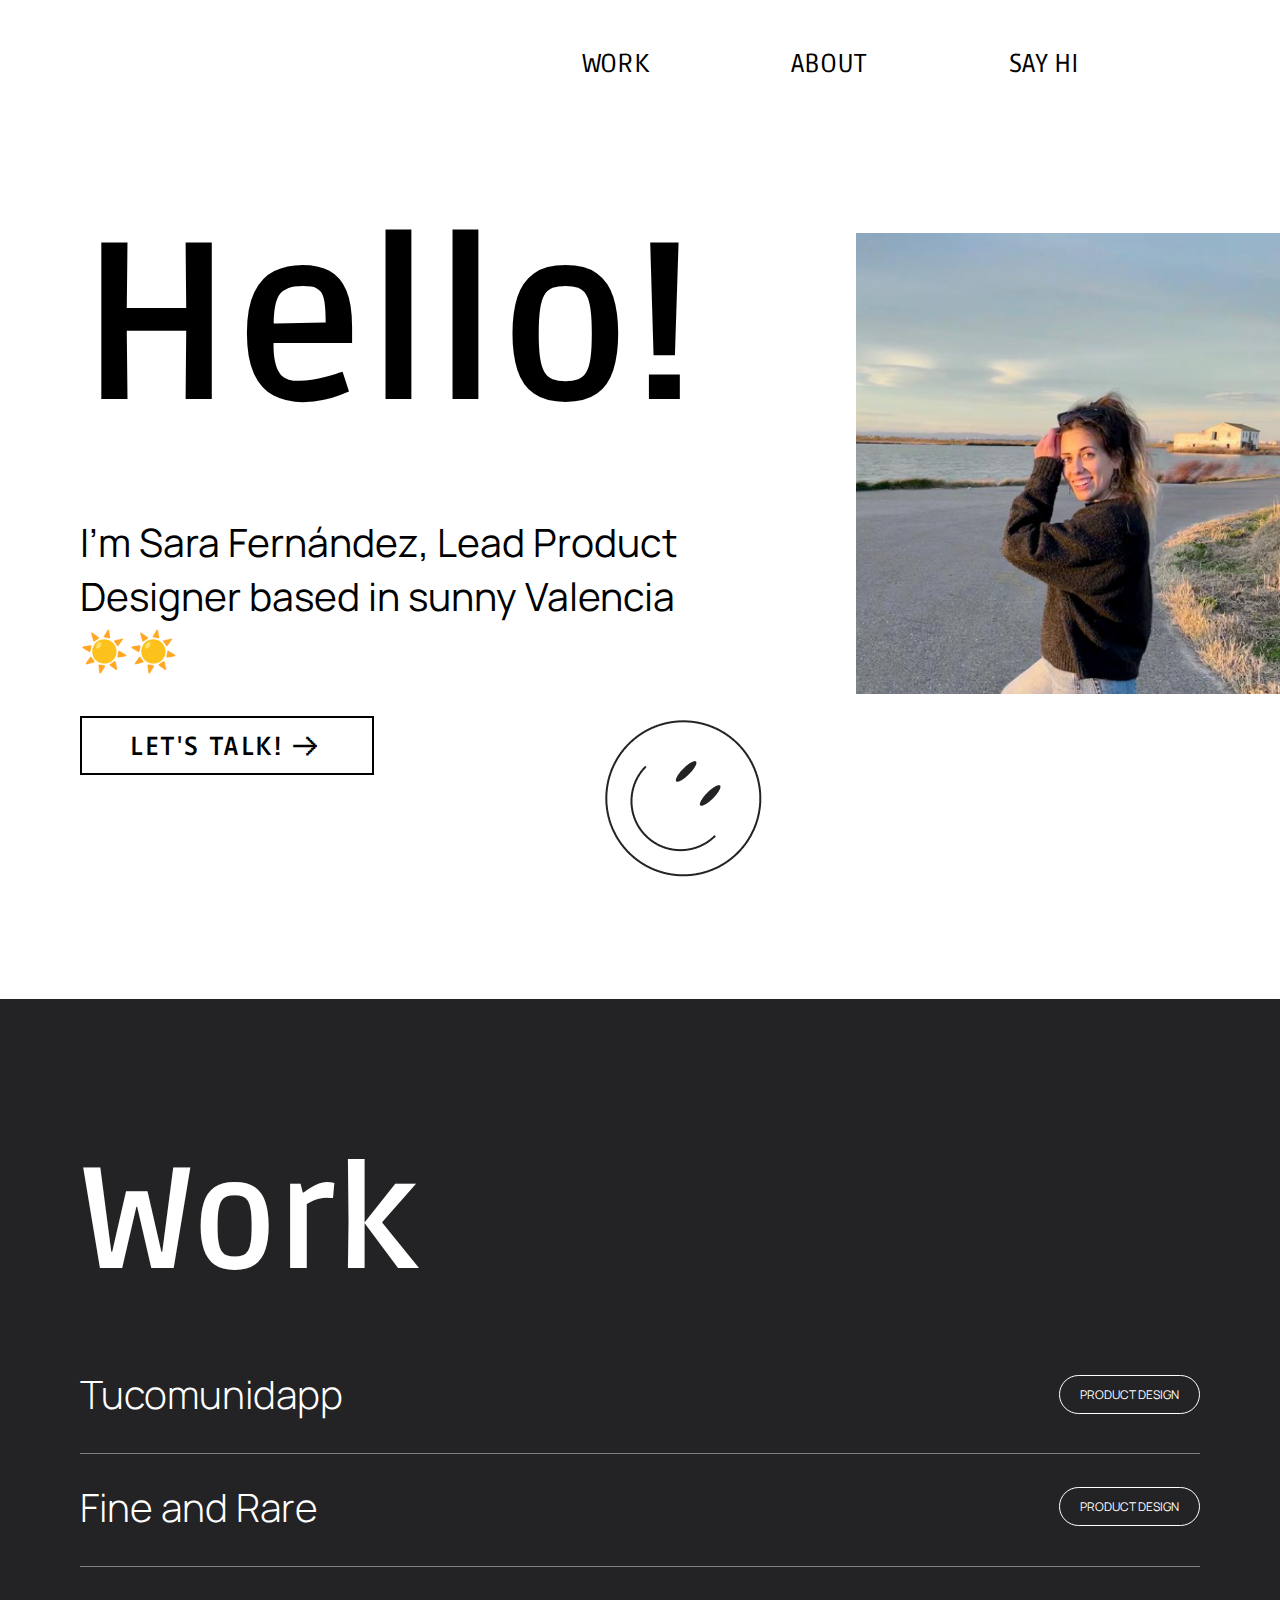
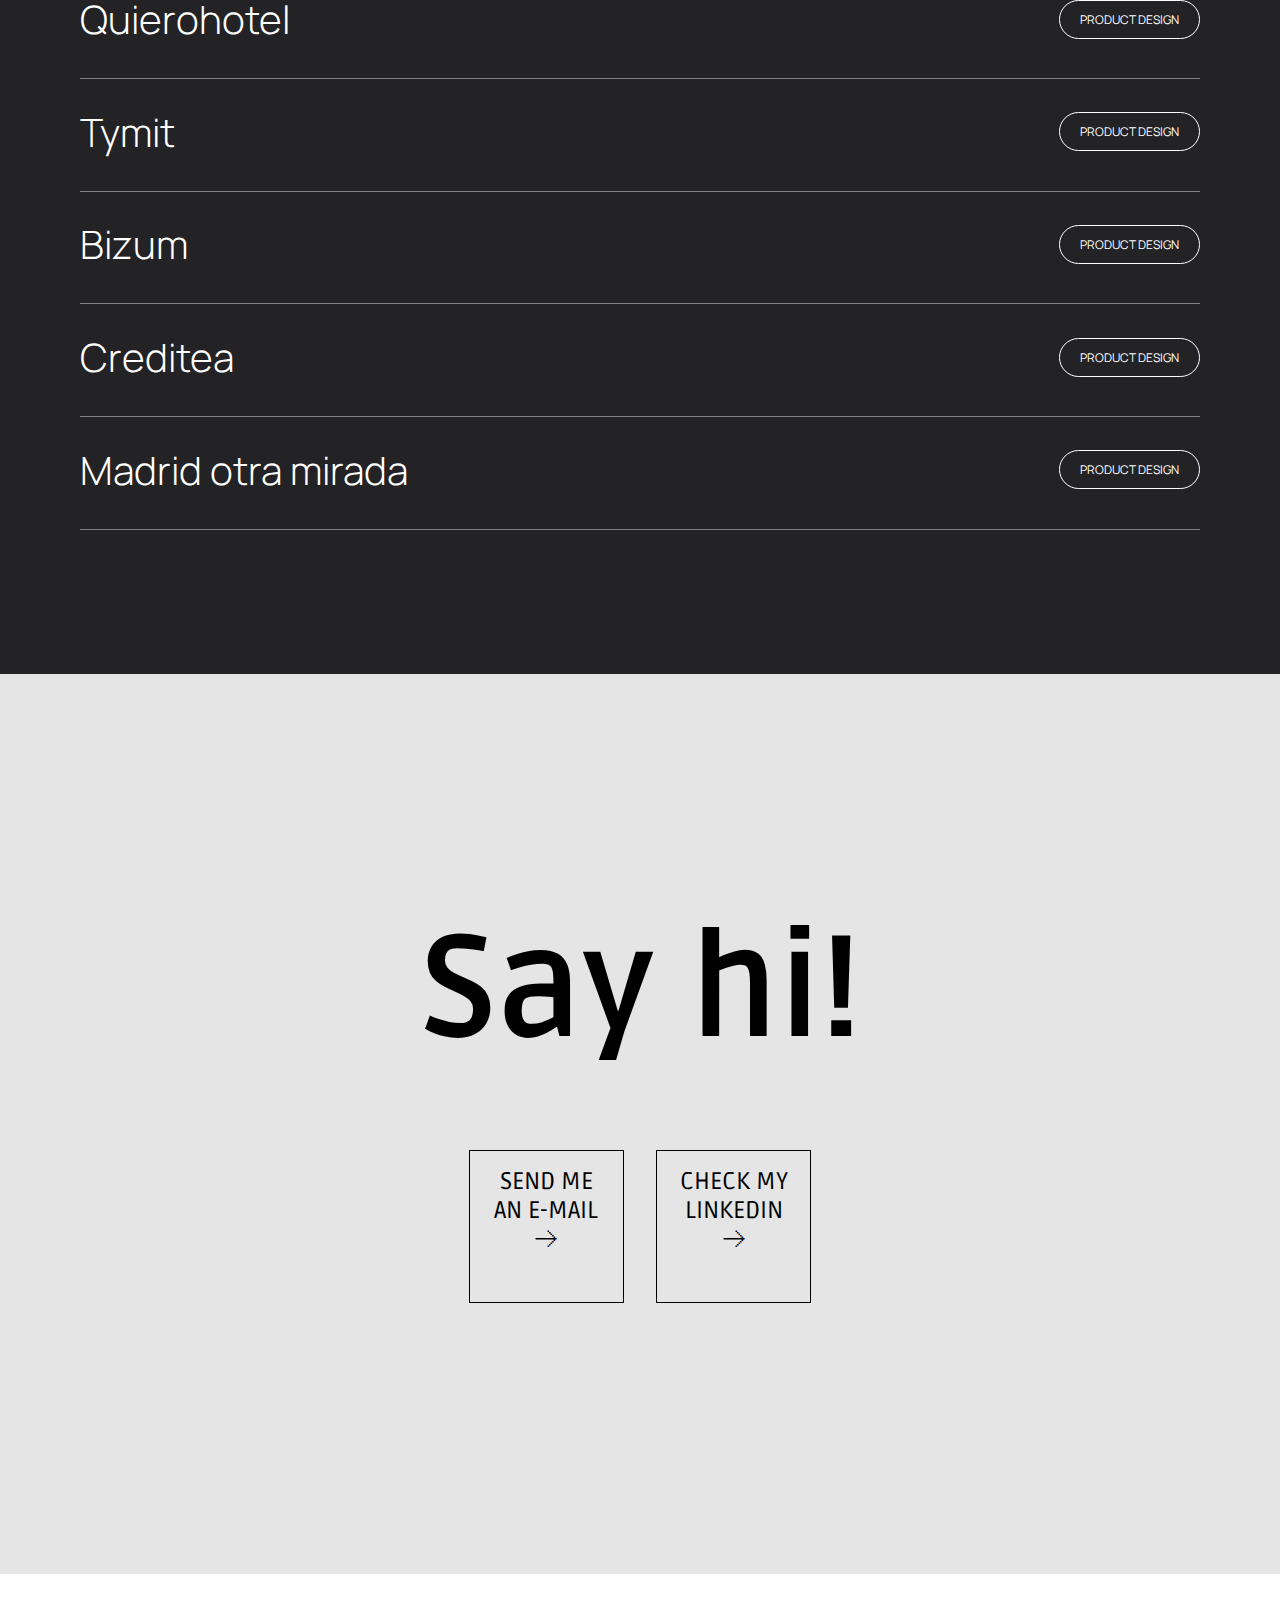
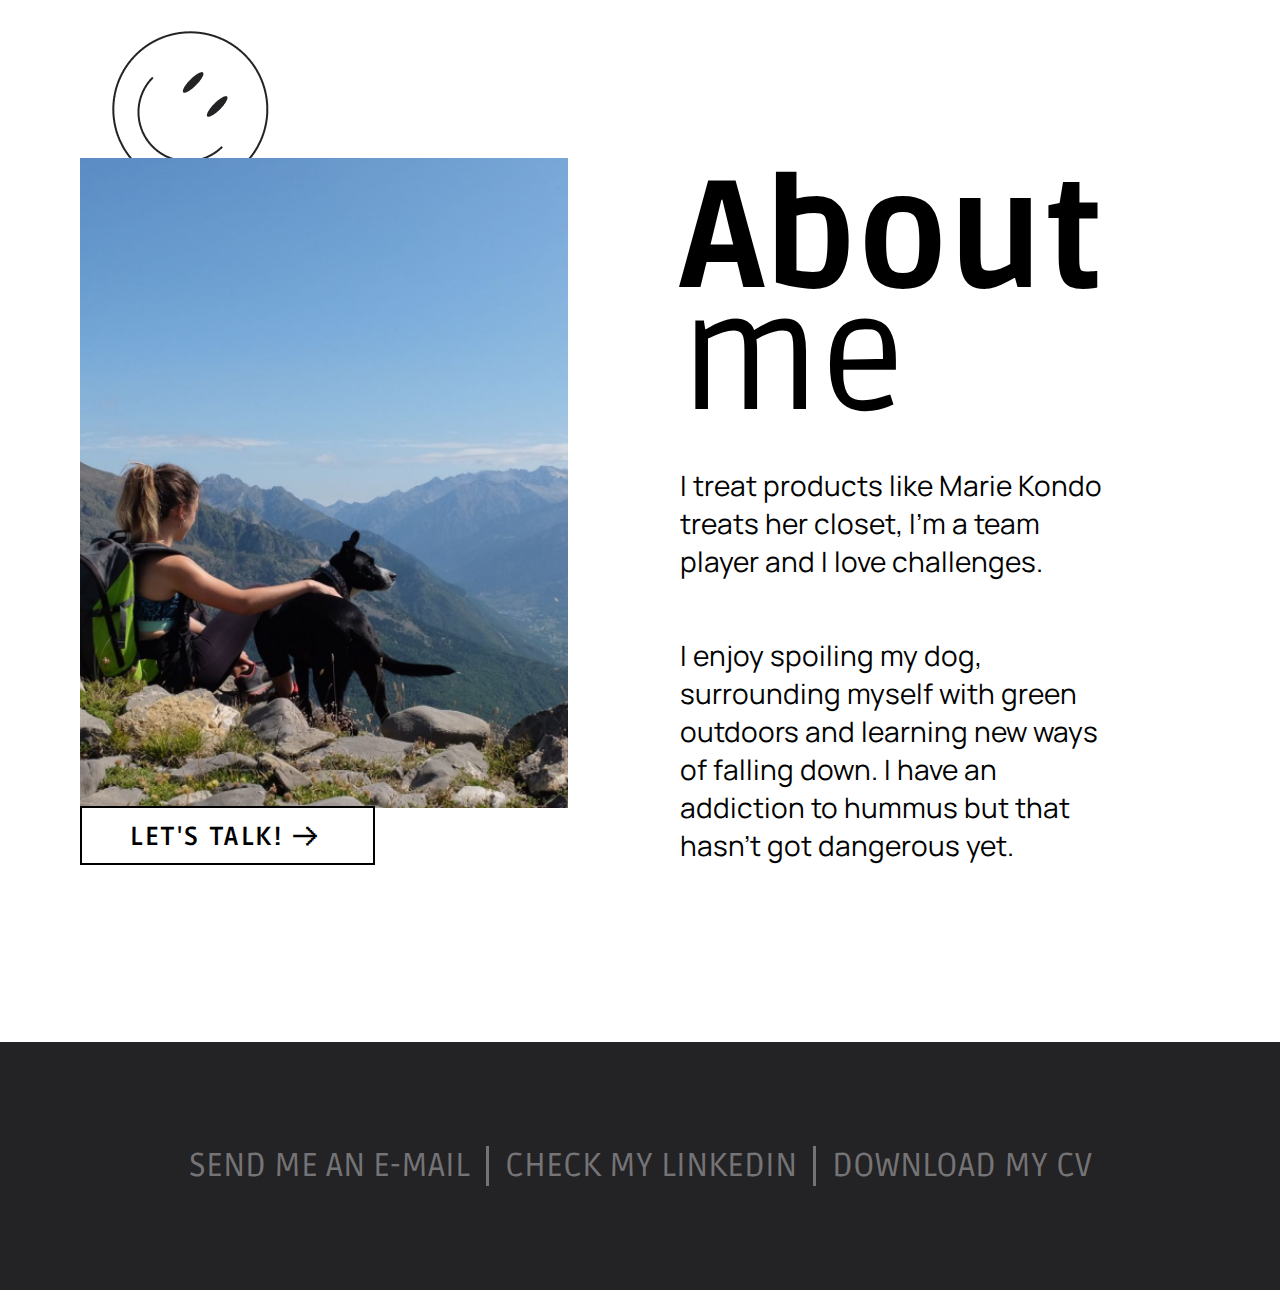
==== commit 779fa85d: "fixing 1" ====
--- a/index.html
+++ b/index.html
@@ -54,7 +54,7 @@
           <a href="./pages/fineandrare.html" class="work-project fine-and-rare">Fine and Rare</a
           ><a class="work-type">PRODUCT DESIGN</a>
         </li>
-        <li><a href="" class="work-project quiero-hotel">Quiero hotel</a><a  class="work-type">PRODUCT DESIGN</a></li>
+        <li><a href="" class="work-project quiero-hotel">Quierohotel</a><a  class="work-type">PRODUCT DESIGN</a></li>
         <li><a href="" class="work-project ciento-cinco">Tymit</a><a  class="work-type">PRODUCT DESIGN</a></li>
         <li><a href="./pages/bizum.html" class="work-project bizum">Bizum</a><a class="work-type">PRODUCT DESIGN</a></li>
 
@@ -79,7 +79,7 @@
       <div class="photo-about">
         <img src="./images/Group 1.png" alt="" class="emoji-smile final-none" />
         <img src="./images/Group 5.png" class="about-img" alt="" />
-        <a href="mailto:elcorreoquequieres@correo.com" class="letsTalk-link">LET'S TALK! 🡢 </a>
+        <a href="mailto:elcorreoquequieres@correo.com" class="letsTalk-link" style="width: 192px;">LET'S TALK! 🡢 </a>
       </div>
       <div class="about-content">
         <strong>About</strong> <br />
@@ -92,7 +92,7 @@
             addiction to hummus but that hasn’t got dangerous yet.
           </p>
         </div>
-        <a href="mailto:elcorreoquequieres@correo.com" class="letsTalk-link toggleTalk">LET'S TALK! 🡢 </a>
+        <a href="mailto:elcorreoquequieres@correo.com" class="letsTalk-link toggleTalk widhajusted" ">LET'S TALK! 🡢 </a>
         <img src="./images/Group 1.png" alt="" class="emoji-smile final-page" />
       </div>
     </div>
--- a/styles.css
+++ b/styles.css
@@ -95,11 +95,11 @@
   position: absolute;
   top: 85%;
   left: 80%;
-  -webkit-animation: rotating 3s linear infinite;
-  -moz-animation: rotating 3s linear infinite;
-  -ms-animation: rotating 3s linear infinite;
-  -o-animation: rotating 3s linear infinite;
-  animation: rotating 3s linear infinite;
+  -webkit-animation: rotating 4s linear infinite;
+  -moz-animation: rotating 4s linear infinite;
+  -ms-animation: rotating 4s linear infinite;
+  -o-animation: rotating 4s linear infinite;
+  animation: rotating 4s linear infinite;
 }
 @keyframes rotating {
   from {
@@ -147,6 +147,8 @@
   border-color: black;
   transition: all 1s ease;
   z-index: 99;
+  font-weight: bold;
+  letter-spacing: 0.1em;
 }
 .link-hi a {
   transition: all 1s ease;
@@ -214,6 +216,7 @@
   margin: 1rem 0;
   border-bottom: 1px solid grey;
   padding: 0.6rem 0;
+  padding-bottom: 2rem;
 }
 .work a {
   color: white;
@@ -222,6 +225,7 @@
 }
 .work .work-project {
   font-size: 39px;
+  font-weight: 300;
 }
 .work .work-type {
   font-size: 12px;
@@ -323,6 +327,7 @@
   font-family: Ruda;
   font-size: 152px;
   margin: 0;
+  margin-bottom: -3rem;
 }
 .about .about-content span {
   line-height: 1;
@@ -341,10 +346,11 @@
   width: 90% !important;
 }
 .photo-about .letsTalk-link {
-  width: 160px !important;
+  width: 160px;
   font-size: 26px;
   margin-top: -2px;
 }
+
 .final-page {
   display: none !important;
 }
